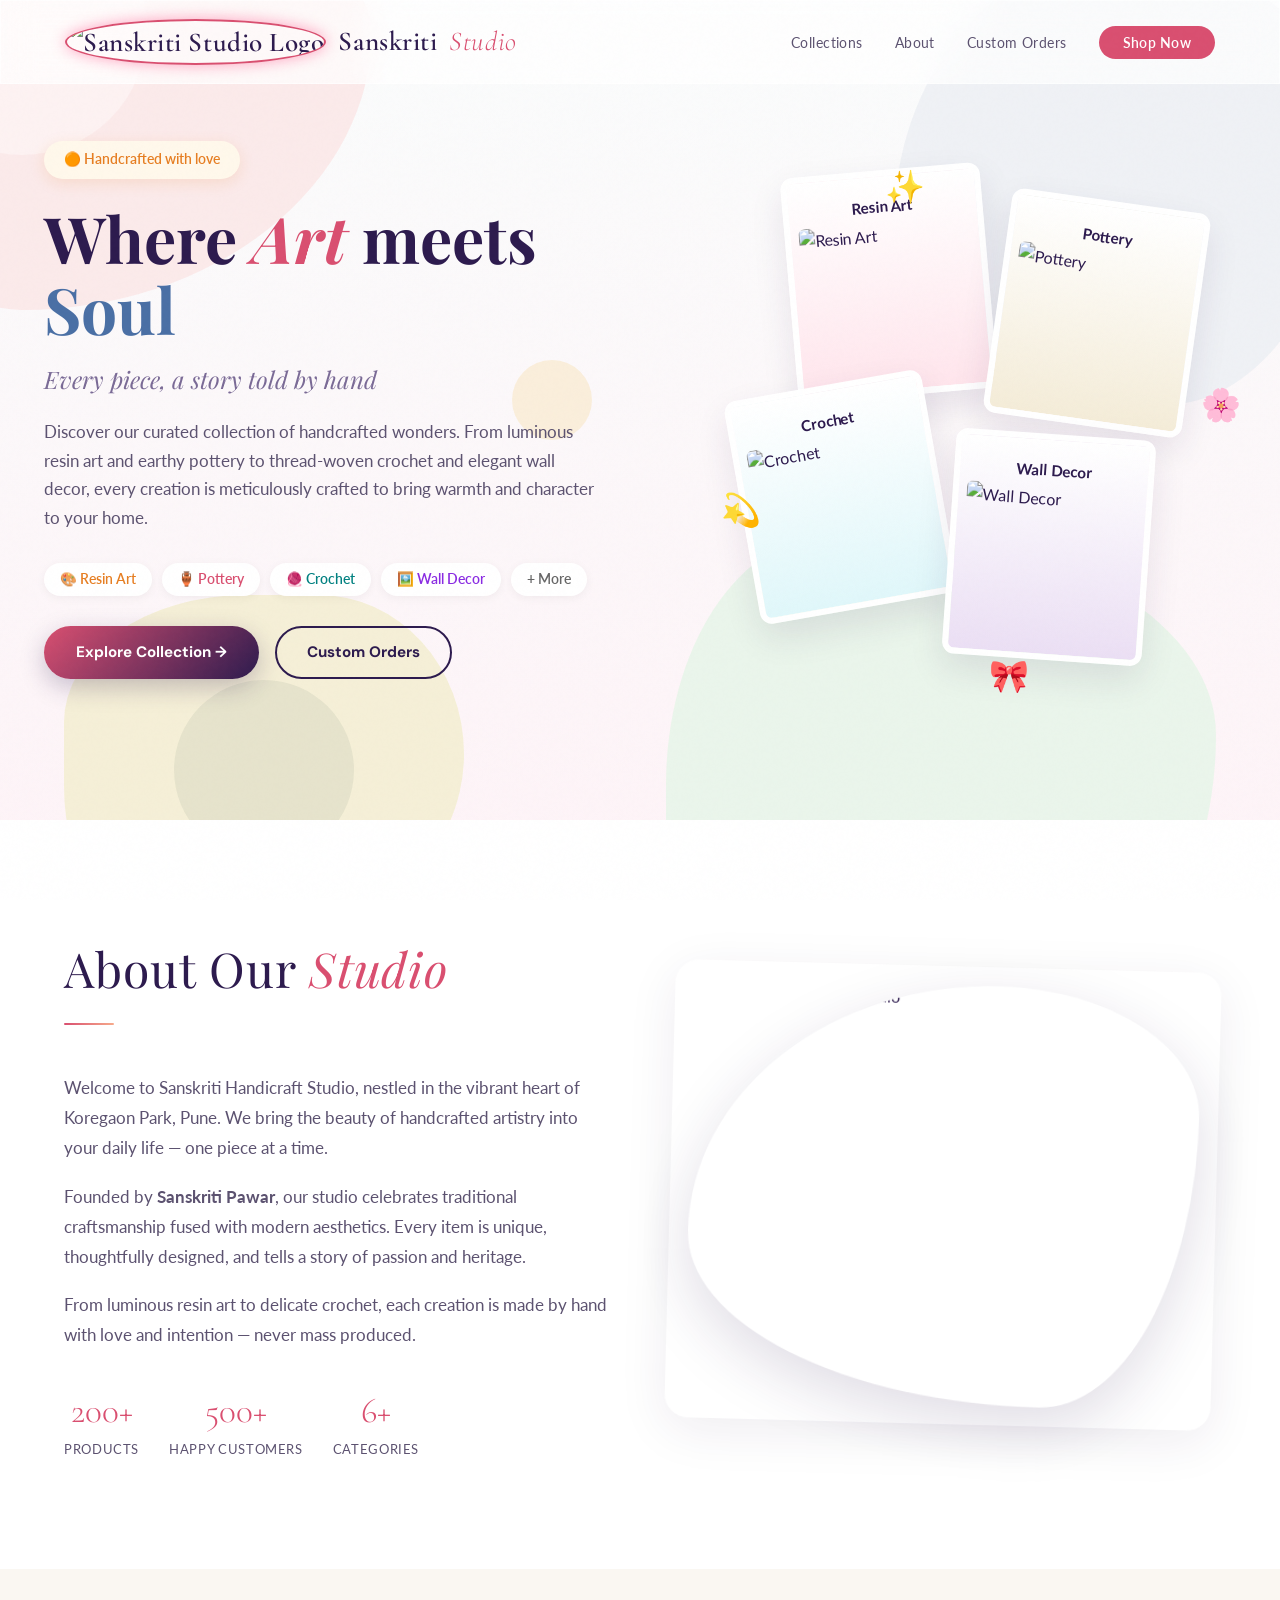
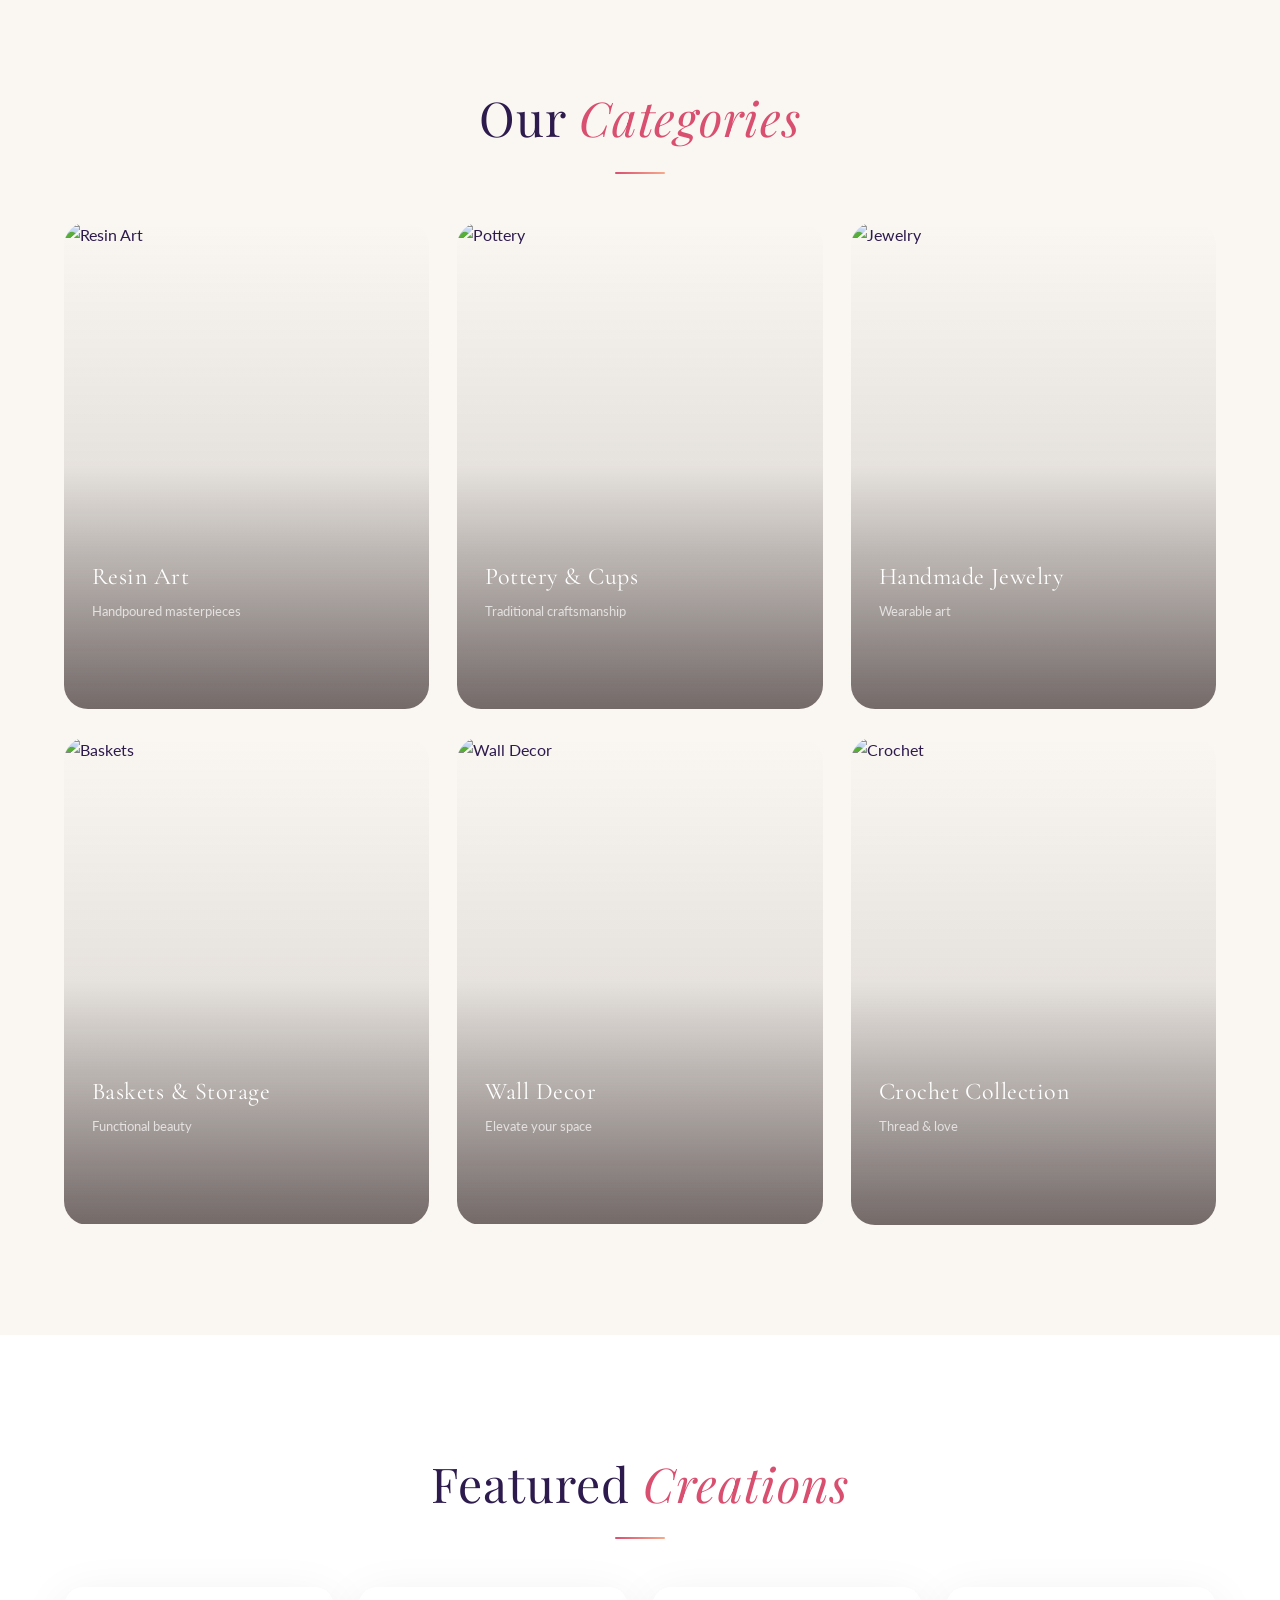
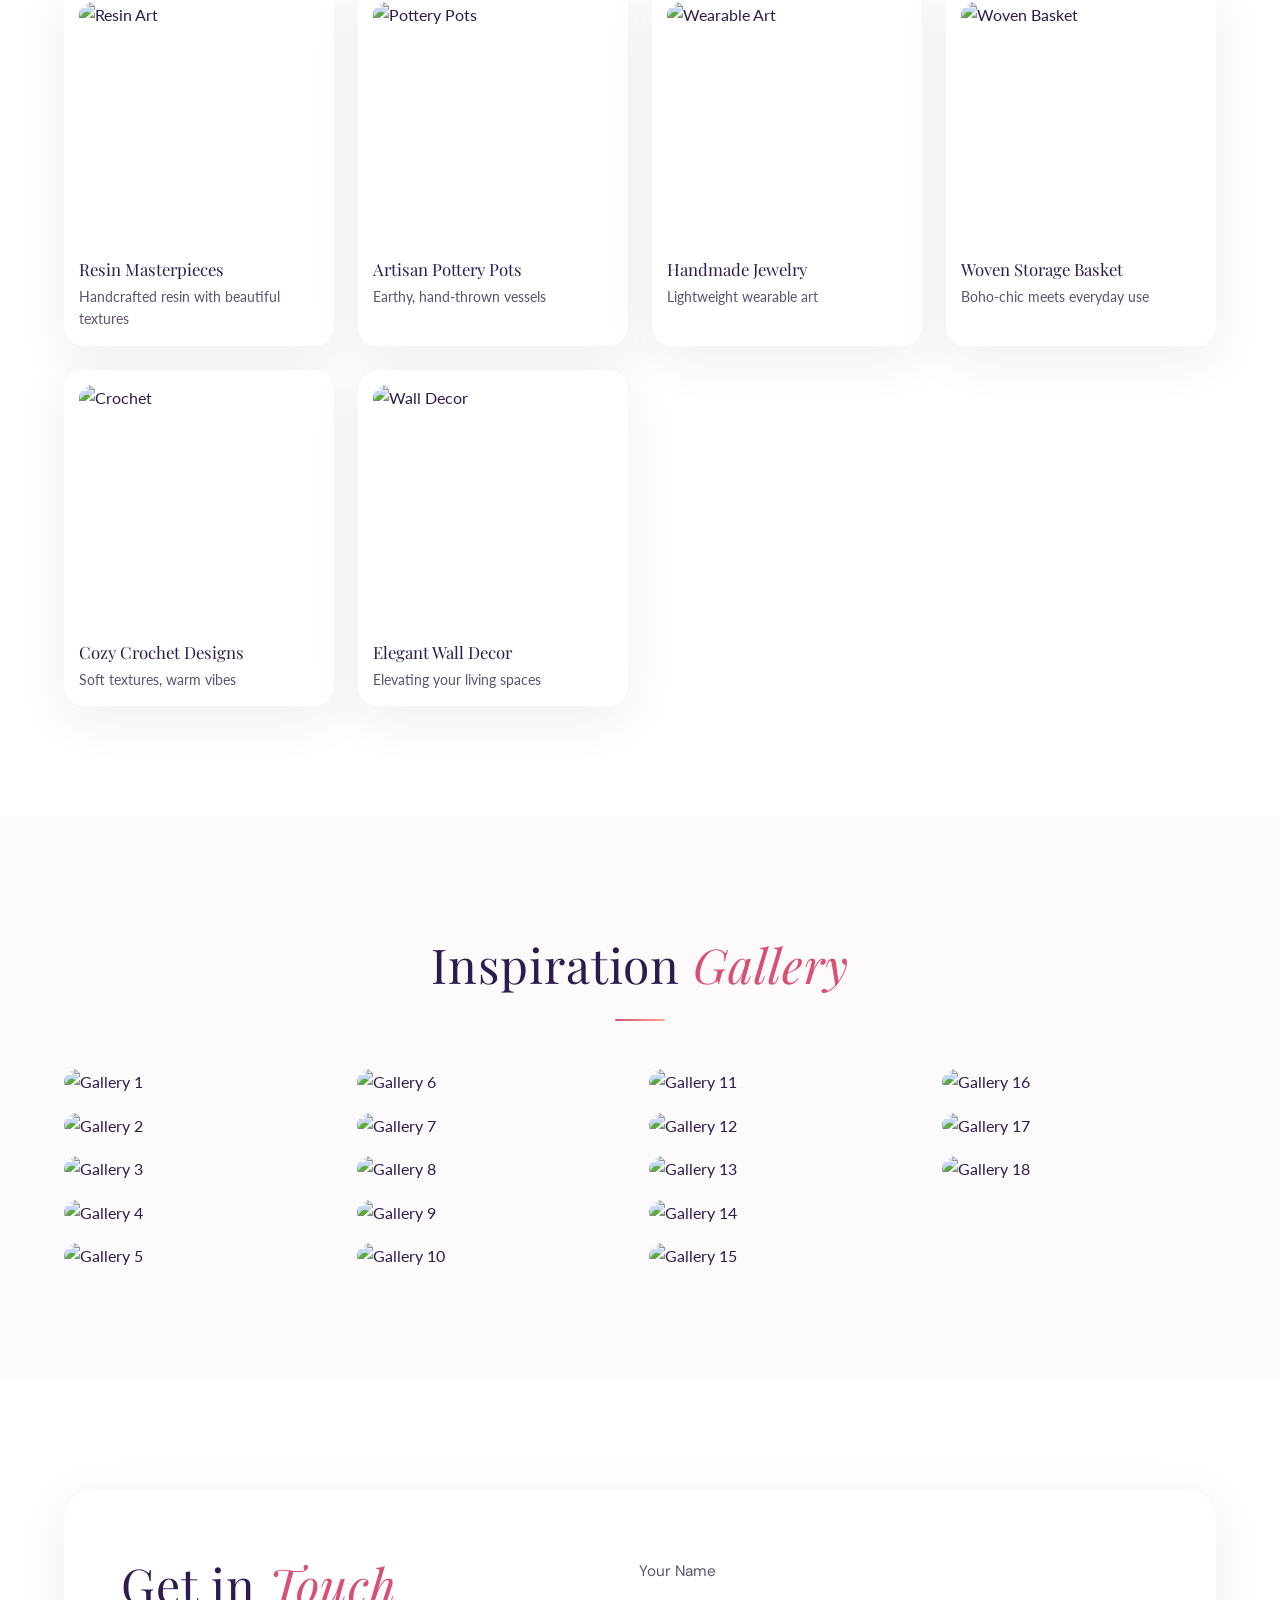
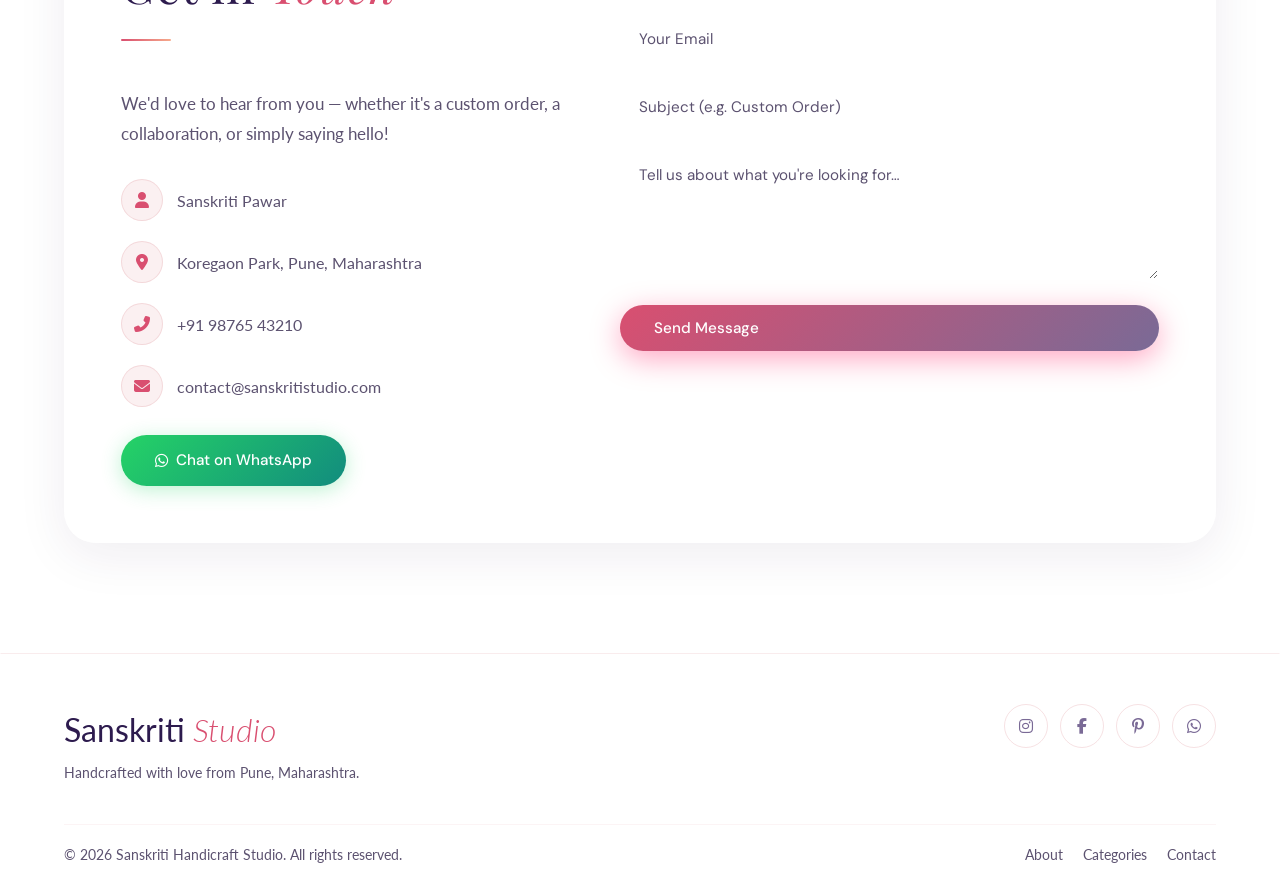
==== index.html @ d24ef4d6 "Add files via upload" ====
<!DOCTYPE html>
<html lang="en">

<head>
  <meta charset="UTF-8">
  <meta name="viewport" content="width=device-width, initial-scale=1.0">
  <title>Sanskriti Handicraft Studio | Handcrafted with Love</title>
  <meta name="description"
    content="Handmade resin art, pottery, jewelry, crochet and more — by Sanskriti Pawar, Koregaon Park, Pune.">
  <link rel="preconnect" href="https://fonts.googleapis.com">
  <link rel="preconnect" href="https://fonts.gstatic.com" crossorigin>
  <link
    href="https://fonts.googleapis.com/css2?family=Playfair+Display:ital,wght@0,400;0,600;0,700;1,400;1,600&family=Lato:ital,wght@0,300;0,400;0,700;1,400&display=swap"
    rel="stylesheet">
  <link href="https://unpkg.com/aos@2.3.1/dist/aos.css" rel="stylesheet">
  <link rel="stylesheet" href="https://cdnjs.cloudflare.com/ajax/libs/font-awesome/6.4.0/css/all.min.css">
  <link rel="stylesheet" href="style.css">
</head>

<body>

  <!-- BACKGROUND PATCHES (Fixed throughout the whole site) -->
  <div class="patch-wrap">
    <!-- New top patches -->
    <div class="patch patch-pink">
      <div class="patch-pink-inner"></div>
    </div>
    <div class="patch patch-blue"></div>
    <div class="patch-circle"></div>

    <!-- Previous bottom patches -->
    <div class="patch patch-yellow">
      <div class="patch-inner"></div>
    </div>
    <div class="patch patch-green"></div>
  </div>

  <!-- NAVBAR -->
  <nav class="navbar glass" id="navbar">
    <div class="nav-logo">
      <img src="Images/logo.png" alt="Sanskriti Studio Logo" class="logo-img">
      Sanskriti <span>Studio</span>
    </div>
    <ul class="nav-links">
      <li><a href="#categories">Collections</a></li>
      <li><a href="#about">About</a></li>
      <li><a href="#contact">Custom Orders</a></li>
      <li><a href="#categories" class="btn-shop-pill">Shop Now</a></li>
    </ul>
    <div class="menu-toggle"><i class="fas fa-bars"></i></div>
  </nav>

  <!-- MOBILE MENU -->
  <div class="mobile-menu glass" id="mobile-menu">
    <div class="close-menu" id="close-menu"><i class="fas fa-times"></i></div>
    <ul>
      <li><a href="#shop">Shop</a></li>
      <li><a href="#categories">Collections</a></li>
      <li><a href="#about">About</a></li>
      <li><a href="#contact">Custom Orders</a></li>
    </ul>
  </div>

  <!-- HERO -->
  <header id="hero" class="hero-section">

    <div class="container hero-split">
      <!-- Left Column -->
      <div class="hero-left">
        <div class="pill-badge" data-aos="fade-down">🟠 Handcrafted with love</div>
        <h1 class="hero-headline" data-aos="fade-up" data-aos-delay="100">Where <em class="art-text">Art</em> meets
          <span class="soul-text">Soul</span>
        </h1>
        <p class="hero-italic-sub" data-aos="fade-up" data-aos-delay="200">Every piece, a story told by hand</p>
        <p class="hero-body-text" data-aos="fade-up" data-aos-delay="300">
          Discover our curated collection of handcrafted wonders. From luminous resin art and earthy pottery to
          thread-woven crochet and elegant wall decor, every creation is meticulously crafted to bring warmth and
          character to your home.
        </p>

        <div class="cat-pills" data-aos="fade-up" data-aos-delay="400">
          <span class="pill-peach">🎨 Resin Art</span>
          <span class="pill-blush">🏺 Pottery</span>
          <span class="pill-teal">🧶 Crochet</span>
          <span class="pill-lavender">🖼️ Wall Decor</span>
          <span class="pill-gray">+ More</span>
        </div>

        <div class="hero-ctas" data-aos="fade-up" data-aos-delay="500">
          <a href="#categories" class="btn btn-grad-purple">Explore Collection &rarr;</a>
          <a href="#contact" class="btn btn-outline-dark">Custom Orders</a>
        </div>
      </div>

      <!-- Right Column Collage -->
      <div class="hero-right" data-aos="fade-left" data-aos-delay="200">
        <div class="hero-cards-collage">
          <div class="craft-card card-resin">
            <div class="card-title">Resin Art</div>
            <img src="Images/ra1.jpeg" alt="Resin Art">
          </div>
          <div class="craft-card card-pottery">
            <div class="card-title">Pottery</div>
            <img src="Images/pb5.jpeg" alt="Pottery">
          </div>
          <div class="craft-card card-crochet">
            <div class="card-title">Crochet</div>
            <img src="Images/cr1.jpeg" alt="Crochet">
          </div>
          <div class="craft-card card-wall">
            <div class="card-title">Wall Decor</div>
            <img src="Images/wallha1.jpeg" alt="Wall Decor">
          </div>

          <div class="float-emoji e1">✨</div>
          <div class="float-emoji e2">🌸</div>
          <div class="float-emoji e3">💫</div>
          <div class="float-emoji e4">🎀</div>
        </div>
      </div>
    </div>
  </header>

  <!-- ABOUT -->
  <section id="about" class="section">
    <div class="container">
      <div class="about-grid">
        <div class="about-text" data-aos="fade-right">
          <h2 class="section-title">About Our <em>Studio</em></h2>
          <span class="title-line"></span>
          <p>Welcome to Sanskriti Handicraft Studio, nestled in the vibrant heart of Koregaon Park, Pune. We bring the
            beauty of handcrafted artistry into your daily life — one piece at a time.</p>
          <p>Founded by <strong>Sanskriti Pawar</strong>, our studio celebrates traditional craftsmanship fused with
            modern aesthetics. Every item is unique, thoughtfully designed, and tells a story of passion and heritage.
          </p>
          <p>From luminous resin art to delicate crochet, each creation is made by hand with love and intention — never
            mass produced.</p>
          <div class="about-stats">
            <div class="stat">
              <div class="stat-num">200+</div>
              <div class="stat-label">Products</div>
            </div>
            <div class="stat">
              <div class="stat-num">500+</div>
              <div class="stat-label">Happy Customers</div>
            </div>
            <div class="stat">
              <div class="stat-num">6+</div>
              <div class="stat-label">Categories</div>
            </div>
          </div>
        </div>
        <div class="about-image" data-aos="fade-left">
          <div class="glass-card about-img-wrap">
            <img class="about-main-pic morphing" src="Images/logo.png" alt="Sanskriti Handicraft Studio">
          </div>
        </div>
      </div>
    </div>
  </section>

  <!-- CATEGORIES -->
  <section id="categories" class="section bg-ivory">
    <div class="container">
      <div class="text-center" data-aos="fade-up">
        <h2 class="section-title">Our <em>Categories</em></h2>
        <span class="title-line center"></span>
      </div>
      <div class="cat-grid">

        <div class="cat-card" data-aos="fade-up" data-aos-delay="100" onclick="location.href='resin.html'">
          <div class="cat-img">
            <img src="Images/1.jpeg" alt="Resin Art">
            <div class="cat-overlay">
              <div class="cat-name">Resin Art</div>
              <div class="cat-count">Handpoured masterpieces</div>
              <a href="resin.html" class="btn btn-white view-btn">View Collection →</a>
            </div>
          </div>
        </div>

        <div class="cat-card" data-aos="fade-up" data-aos-delay="150" onclick="location.href='pottery.html'">
          <div class="cat-img">
            <img src="Images/pb5.jpeg" alt="Pottery">
            <div class="cat-overlay">
              <div class="cat-name">Pottery &amp; Cups</div>
              <div class="cat-count">Traditional craftsmanship</div>
              <a href="pottery.html" class="btn btn-white view-btn">View Collection →</a>
            </div>
          </div>
        </div>

        <div class="cat-card" data-aos="fade-up" data-aos-delay="200" onclick="location.href='jewelry.html'">
          <div class="cat-img">
            <img src="Images/3.jpeg" alt="Jewelry">
            <div class="cat-overlay">
              <div class="cat-name">Handmade Jewelry</div>
              <div class="cat-count">Wearable art</div>
              <a href="jewelry.html" class="btn btn-white view-btn">View Collection →</a>
            </div>
          </div>
        </div>

        <div class="cat-card" data-aos="fade-up" data-aos-delay="250" onclick="location.href='baskets.html'">
          <div class="cat-img">
            <img src="Images/ba6.jpeg" alt="Baskets">
            <div class="cat-overlay">
              <div class="cat-name">Baskets &amp; Storage</div>
              <div class="cat-count">Functional beauty</div>
              <a href="baskets.html" class="btn btn-white view-btn">View Collection →</a>
            </div>
          </div>
        </div>

        <div class="cat-card" data-aos="fade-up" data-aos-delay="300" onclick="location.href='walldecor.html'">
          <div class="cat-img">
            <img src="Images/wallHA1.jpeg" alt="Wall Decor">
            <div class="cat-overlay">
              <div class="cat-name">Wall Decor</div>
              <div class="cat-count">Elevate your space</div>
              <a href="walldecor.html" class="btn btn-white view-btn">View Collection →</a>
            </div>
          </div>
        </div>

        <div class="cat-card" data-aos="fade-up" data-aos-delay="350" onclick="location.href='crochet.html'">
          <div class="cat-img">
            <img src="Images/12.jpeg" alt="Crochet">
            <div class="cat-overlay">
              <div class="cat-name">Crochet Collection</div>
              <div class="cat-count">Thread &amp; love</div>
              <a href="crochet.html" class="btn btn-white view-btn">View Collection →</a>
            </div>
          </div>
        </div>

      </div>
    </div>
  </section>

  <!-- FEATURED -->
  <section id="featured" class="section">
    <div class="container">
      <div class="text-center" data-aos="fade-up">
        <h2 class="section-title">Featured <em>Creations</em></h2>
        <span class="title-line center"></span>
      </div>
      <div class="featured-grid">
        <div class="feat-card glass-card" data-aos="fade-up" data-aos-delay="80">
          <img src="Images/ra1.jpeg" alt="Resin Art">
          <h4>Resin Masterpieces</h4>
          <p>Handcrafted resin with beautiful textures</p>
        </div>
        <div class="feat-card glass-card" data-aos="fade-up" data-aos-delay="130">
          <img src="Images/pb1.jpeg" alt="Pottery Pots">
          <h4>Artisan Pottery Pots</h4>
          <p>Earthy, hand-thrown vessels</p>
        </div>
        <div class="feat-card glass-card" data-aos="fade-up" data-aos-delay="180">
          <img src="Images/jw1.jpeg" alt="Wearable Art">
          <h4>Handmade Jewelry</h4>
          <p>Lightweight wearable art</p>
        </div>
        <div class="feat-card glass-card" data-aos="fade-up" data-aos-delay="80">
          <img src="Images/ba1.jpeg" alt="Woven Basket">
          <h4>Woven Storage Basket</h4>
          <p>Boho-chic meets everyday use</p>
        </div>
        <div class="feat-card glass-card" data-aos="fade-up" data-aos-delay="130">
          <img src="Images/cr1.jpeg" alt="Crochet">
          <h4>Cozy Crochet Designs</h4>
          <p>Soft textures, warm vibes</p>
        </div>
        <div class="feat-card glass-card" data-aos="fade-up" data-aos-delay="180">
          <img src="Images/wallha1.jpeg" alt="Wall Decor">
          <h4>Elegant Wall Decor</h4>
          <p>Elevating your living spaces</p>
        </div>
      </div>
    </div>
  </section>

  <!-- GALLERY -->
  <section id="gallery" class="section bg-ivory">
    <div class="container">
      <div class="text-center" data-aos="fade-up">
        <h2 class="section-title">Inspiration <em>Gallery</em></h2>
        <span class="title-line center"></span>
      </div>
      <div class="masonry" data-aos="fade-up" data-aos-delay="150">
        <div class="masonry-item"><img src="Images/ra2.jpeg" alt="Gallery 1"></div>
        <div class="masonry-item"><img src="Images/pb2.jpeg" alt="Gallery 2"></div>
        <div class="masonry-item"><img src="Images/jw2.jpeg" alt="Gallery 3"></div>
        <div class="masonry-item"><img src="Images/ba2.jpeg" alt="Gallery 4"></div>
        <div class="masonry-item"><img src="Images/cr2.jpeg" alt="Gallery 5"></div>
        <div class="masonry-item"><img src="Images/wallha2.jpeg" alt="Gallery 6"></div>
        <div class="masonry-item"><img src="Images/ra3.jpeg" alt="Gallery 7"></div>
        <div class="masonry-item"><img src="Images/pb3.jpeg" alt="Gallery 8"></div>
        <div class="masonry-item"><img src="Images/jw3.jpeg" alt="Gallery 9"></div>
        <div class="masonry-item"><img src="Images/ba3.jpeg" alt="Gallery 10"></div>
        <div class="masonry-item"><img src="Images/cr3.jpeg" alt="Gallery 11"></div>
        <div class="masonry-item"><img src="Images/wallha3.jpeg" alt="Gallery 12"></div>
        <div class="masonry-item"><img src="Images/ra4.jpeg" alt="Gallery 13"></div>
        <div class="masonry-item"><img src="Images/pb4.jpeg" alt="Gallery 14"></div>
        <div class="masonry-item"><img src="Images/jw4.jpeg" alt="Gallery 15"></div>
        <div class="masonry-item"><img src="Images/ba4.jpeg" alt="Gallery 16"></div>
        <div class="masonry-item"><img src="Images/cr4.jpeg" alt="Gallery 17"></div>
        <div class="masonry-item"><img src="Images/wallha4.jpeg" alt="Gallery 18"></div>
      </div>
    </div>
  </section>

  <!-- CONTACT -->
  <section id="contact" class="section">
    <div class="container">
      <div class="contact-wrap glass-card" data-aos="fade-up">
        <div class="contact-info">
          <h2 class="section-title">Get in <em>Touch</em></h2>
          <span class="title-line"></span>
          <p>We'd love to hear from you — whether it's a custom order, a collaboration, or simply saying hello!</p>
          <div class="detail-item">
            <div class="detail-icon"><i class="fas fa-user"></i></div>
            <span>Sanskriti Pawar</span>
          </div>
          <div class="detail-item">
            <div class="detail-icon"><i class="fas fa-map-marker-alt"></i></div>
            <span>Koregaon Park, Pune, Maharashtra</span>
          </div>
          <div class="detail-item">
            <div class="detail-icon"><i class="fas fa-phone-alt"></i></div>
            <span>+91 98765 43210</span>
          </div>
          <div class="detail-item">
            <div class="detail-icon"><i class="fas fa-envelope"></i></div>
            <span>contact@sanskritistudio.com</span>
          </div>
          <div style="margin-top:28px;">
            <a href="https://wa.me/919699071424?text=Hi!%20I%20have%20a%20custom%20order%20enquiry." class="btn btn-wa"
              target="_blank">
              <i class="fab fa-whatsapp"></i> Chat on WhatsApp
            </a>
          </div>
        </div>
        <div class="contact-form">
          <form id="contactForm" action="https://formspree.io/f/xnjlzyby" method="POST">
            <div class="form-group">
              <input type="text" name="name" class="form-control" placeholder="Your Name" required>
            </div>
            <div class="form-group">
              <input type="email" name="email" class="form-control" placeholder="Your Email" required>
            </div>
            <div class="form-group">
              <input type="text" name="subject" class="form-control" placeholder="Subject (e.g. Custom Order)">
            </div>
            <div class="form-group">
              <textarea name="message" class="form-control" rows="4"
                placeholder="Tell us about what you're looking for…" required></textarea>
            </div>
            <button type="submit" class="btn btn-primary w-100">Send Message</button>
          </form>
        </div>
      </div>
    </div>
  </section>

  <!-- FOOTER -->
  <footer class="footer glass">
    <div class="container">
      <div class="footer-top">
        <div>
          <div class="footer-brand">Sanskriti <span>Studio</span></div>
          <div class="footer-tagline">Handcrafted with love from Pune, Maharashtra.</div>
        </div>
        <div class="social-links">
          <a href="#" aria-label="Instagram"><i class="fab fa-instagram"></i></a>
          <a href="#" aria-label="Facebook"><i class="fab fa-facebook-f"></i></a>
          <a href="#" aria-label="Pinterest"><i class="fab fa-pinterest-p"></i></a>
          <a href="https://wa.me/919699071424" target="_blank" aria-label="WhatsApp"><i class="fab fa-whatsapp"></i></a>
        </div>
      </div>
      <div class="footer-bottom">
        <p class="copyright">&copy; <span id="year"></span> Sanskriti Handicraft Studio. All rights reserved.</p>
        <div class="footer-links">
          <a href="#about">About</a>
          <a href="#categories">Categories</a>
          <a href="#contact">Contact</a>
        </div>
      </div>
    </div>
  </footer>

  <script src="https://unpkg.com/aos@2.3.1/dist/aos.js"></script>
  <script src="script.js"></script>
</body>

</html>
---- style.css ----
@import url('https://fonts.googleapis.com/css2?family=Cormorant+Garamond:ital,wght@0,300;0,400;0,600;1,300;1,400&family=DM+Sans:wght@300;400;500&display=swap');

:root {
  /* New Palette */
  --bg-peach: #fdf6ec;
  --bg-blush: #fce8f3;
  --bg-sky: #eaf4fb;
  --bg-mint: #f0f9ec;
  
  --primary-purple: #2d1b4e;
  --rose-pink: #d94f70;
  --steel-blue: #4a6fa5;
  --muted-purple: #7a6a96;
  
  --text: #2d1b4e;
  --text-light: #5c5270;
  --glass: rgba(255, 255, 255, 0.7);
  --glass-border: rgba(255, 255, 255, 0.6);
  --shadow: 0 12px 50px rgba(45, 27, 78, 0.08);
  --shadow-lg: 0 20px 60px rgba(45, 27, 78, 0.15);
  --tr: all 0.4s cubic-bezier(0.25,0.8,0.25,1);

  /* Legacy variable mappings to fix un-updated styles */
  --rose: var(--rose-pink);
  --mauve: var(--muted-purple);
  --dusty: var(--primary-purple);
  --peach: #f6aa8b;
  --ivory: #ffffff;
}

*{margin:0;padding:0;box-sizing:border-box;}
html{scroll-behavior:smooth;font-size:16px;}
body{
  font-family: 'Lato', sans-serif;
  background: linear-gradient(180deg, #fAfcfc 0%, #fef3f7 100%);
  background-attachment: fixed;
  color: var(--text);
  line-height: 1.6;
  overflow-x: hidden;
}
h1,h2,h3,h4,h5{font-family:'Playfair Display',serif;}
a{text-decoration:none;color:inherit;}
ul{list-style:none;}
img{max-width:100%;height:auto;display:block;}
.text-center{text-align:center;}
.w-100{width:100%;}

/* Utility */
.container{max-width:1200px;margin:0 auto;padding:0 24px;}
.section{padding:110px 0; position:relative; z-index:10;}
.bg-ivory{background: #ffffff;} /* Solid! */

/* Section specific solid backgrounds */
#about { background-color: #ffffff; }
#categories { background-color: #faf7f2; }
#featured { background: transparent; } /* Let the magical patches shine through here! */
#gallery { background-color: #fdfafb; }
#contact { background-color: #ffffff; }

/* Grain overlay */
body::before{
  content:'';position:fixed;inset:0;
  background-image:url("data:image/svg+xml,%3Csvg viewBox='0 0 200 200' xmlns='http://www.w3.org/2000/svg'%3E%3Cfilter id='n'%3E%3CfeTurbulence type='fractalNoise' baseFrequency='0.9' numOctaves='4' stitchTiles='stitch'/%3E%3C/filter%3E%3Crect width='100%25' height='100%25' filter='url(%23n)' opacity='0.03'/%3E%3C/svg%3E");
  pointer-events:none;z-index:9999;opacity:0.4;
}

/* Section Title */
.section-title{
  font-size:clamp(2rem,4vw,3rem);
  font-weight:300;
  letter-spacing:0.02em;
  margin-bottom:0.5rem;
  color:var(--dusty);
}
.section-title em{font-style:italic;color:var(--rose);}
.title-line{
  display:block;width:50px;height:2px;
  background:linear-gradient(90deg,var(--rose),var(--peach));
  margin:1rem 0 3rem;border-radius:2px;
}
.title-line.center{margin-left:auto;margin-right:auto;}

/* Glass */
.glass{
  background:var(--glass);
  backdrop-filter:blur(16px);-webkit-backdrop-filter:blur(16px);
  border:1px solid var(--glass-border);
}
.glass-card{
  background:var(--glass);
  backdrop-filter:blur(16px);-webkit-backdrop-filter:blur(16px);
  border:1px solid var(--glass-border);
  border-radius:24px;
  box-shadow:var(--shadow);
}

/* Buttons */
.btn{
  display:inline-flex;align-items:center;gap:8px;
  padding:13px 34px;border-radius:50px;
  font-family:'DM Sans',sans-serif;font-size:0.95rem;font-weight:500;
  cursor:pointer;border:none;transition:var(--tr);text-align:center;
}
.btn-primary{
  background:linear-gradient(135deg,var(--rose),var(--mauve),var(--rose));
  background-size:200% 200%;
  animation:BtnGlow 4s ease infinite;
  color:#fff;box-shadow:0 8px 30px rgba(255,0,84,0.35);
}
@keyframes BtnGlow{
  0%{background-position:0% 50%;}
  50%{background-position:100% 50%;}
  100%{background-position:0% 50%;}
}
.btn-primary:hover{transform:translateY(-5px) scale(1.05);box-shadow:0 15px 40px rgba(255,0,84,0.6);}
.btn-outline{
  position:relative;background:transparent;
  border:1.5px solid var(--mauve);
  color:var(--dusty);overflow:hidden;z-index:1;
}
.btn-outline::before{
  content:"";position:absolute;top:0;left:-100%;
  width:100%;height:100%;
  background:linear-gradient(90deg,transparent,rgba(131,56,236,0.15),transparent);
  transition:all 0.5s ease;z-index:-1;
}
.btn-outline:hover{
  border-color:transparent;background:var(--mauve);
  color:#fff;transform:translateY(-5px) scale(1.05);
  box-shadow:0 15px 40px rgba(131,56,236,0.3);
}
.btn-outline:hover::before{left:100%;}
.btn-white{background:rgba(255,255,255,0.9);color:var(--rose);}
.btn-white:hover{background:var(--rose);color:#fff;}
.btn-wa{
  background:linear-gradient(135deg,#25D366,#128C7E);
  color:#fff;box-shadow:0 4px 20px rgba(37,211,102,0.3);
}
.btn-wa:hover{transform:translateY(-3px);box-shadow:0 8px 30px rgba(37,211,102,0.45);}

/* NAVBAR */
.navbar{
  position:fixed;top:0;width:100%;z-index:1000;
  display:flex;justify-content:space-between;align-items:center;
  padding:18px 5%;transition:all 0.3s ease;
}
.navbar.scrolled{
  padding:12px 5%;
  box-shadow:0 4px 30px rgba(158,107,114,0.1);
}
.nav-logo{
  font-family:'Cormorant Garamond',serif;
  display:flex;align-items:center;gap:12px;
  font-size:1.7rem;font-weight:600;color:var(--dusty);
  letter-spacing:0.02em;
}
.logo-img{height:46px;width:auto;border-radius:50%;border:2px solid var(--rose);box-shadow:0 0 15px rgba(255,0,84,0.35);}
.nav-logo span{color:var(--rose);font-style:italic;font-weight:300;}
.nav-links{display:flex;gap:32px;align-items:center;}
.nav-links a{
  font-size:0.9rem;font-weight:400;color:var(--text-light);
  position:relative;padding:4px 0;letter-spacing:0.03em;
  transition:color 0.3s;
}
.nav-links a::after{
  content:'';position:absolute;bottom:0;left:0;
  width:0;height:1.5px;background:var(--rose);
  transition:width 0.35s ease;
}
.nav-links a:hover{color:var(--rose);}
.nav-links a:hover::after{width:100%;}
.btn-shop-pill {
  background: var(--rose-pink);
  color: #fff !important;
  padding: 8px 24px !important;
  border-radius: 50px;
  font-weight: 600 !important;
  transition: transform 0.3s ease;
}
.btn-shop-pill:hover {
  transform: translateY(-3px);
  background: #c2405d;
}
.btn-shop-pill::after { display: none !important; }
.nav-back{
  display:flex;align-items:center;gap:6px;
  font-size:0.85rem;color:var(--text-light);
  transition:color 0.3s;
}
.nav-back:hover{color:var(--rose);}
.menu-toggle{display:none;font-size:1.4rem;cursor:pointer;color:var(--dusty);}

/* Mobile Menu */
.mobile-menu{
  position:fixed;top:0;right:-100%;width:300px;height:100vh;
  z-index:2000;padding:80px 40px;transition:0.45s cubic-bezier(0.77,0,0.175,1);
  box-shadow:-10px 0 50px rgba(0,0,0,0.08);
}
.mobile-menu.active{right:0;}
.close-menu{
  position:absolute;top:22px;right:28px;
  font-size:1.6rem;cursor:pointer;color:var(--mauve);
}
.mobile-menu ul{display:flex;flex-direction:column;gap:26px;}
.mobile-menu ul a{font-size:1.15rem;font-weight:400;color:var(--text);}

/* BACKGROUND PATCHES */
.patch-wrap { position:fixed; inset:0; overflow:hidden; z-index:-1; pointer-events:none; }
.patch {
  position:absolute; opacity:0.9;
  animation:patchMorph 15s ease-in-out infinite alternate;
}

/* New Top Patches */
.patch-pink {
  background: #fbe8e8;
  width: 500px; height: 400px;
  top: -10%; left: -10%;
  border-radius: 40% 60% 70% 30% / 50% 30% 70% 50%;
}
.patch-pink-inner {
  position: absolute;
  top: 30%; left: 30%; transform: translate(-50%, -50%);
  width: 250px; height: 250px;
  background: #fdf1f1;
  border-radius: 50%;
}
.patch-blue {
  background: #eef0f4;
  width: 450px; height: 450px;
  top: -5%; right: -5%;
  border-radius: 50% 50% 40% 60% / 60% 40% 60% 40%;
}
.patch-circle {
  position: absolute;
  background: #faeedb;
  width: 80px; height: 80px;
  top: 40%; left: 40%;
  border-radius: 50%;
}

/* Previous Bottom Patches */
.patch-yellow {
  background: #f4efd3;
  width: 400px; height: 350px;
  bottom: -5%; left: 5%;
  border-radius: 50% 40% 60% 30% / 40% 50% 60% 50%;
}
.patch-inner {
  position: absolute;
  top: 50%; left: 50%; transform: translate(-50%, -50%);
  width: 180px; height: 180px;
  background: #e4e2c7;
  border-radius: 50%;
}
.patch-green {
  background: #e8f5e9;
  width: 550px; height: 500px;
  bottom: -15%; right: 5%;
  border-radius: 30% 60% 40% 50% / 50% 40% 60% 40%;
}
@keyframes patchMorph {
  0% { transform: scale(1) rotate(0deg); }
  100% { transform: scale(1.05) rotate(5deg); }
}

/* HERO SECTION */
.hero-section {
  position:relative;
  min-height: calc(100vh - 80px);
  display:flex;
  align-items:center;
  justify-content:center;
  padding: 100px 20px 60px;
  overflow:hidden;
  background: transparent;
}

.hero-split {
  position: relative; z-index: 2;
  display: grid;
  grid-template-columns: 1.1fr 0.9fr;
  gap: 60px;
  align-items: center;
  max-width: 1300px;
}

/* Left Column */
.pill-badge {
  display: inline-block;
  background: #fff8eb;
  color: #e67e22;
  padding: 8px 20px;
  border-radius: 50px;
  font-family: 'Lato', sans-serif;
  font-weight: 600;
  font-size: 0.85rem;
  box-shadow: 0 4px 15px rgba(230,126,34,0.15);
  margin-bottom: 24px;
}
.hero-headline {
  font-size: clamp(3rem, 5vw, 4.5rem);
  font-weight: 700;
  line-height: 1.1;
  color: var(--primary-purple);
  margin-bottom: 16px;
}
.hero-headline .art-text { color: var(--rose-pink); font-style: italic; }
.hero-headline .soul-text { color: var(--steel-blue); }

.hero-italic-sub {
  font-family: 'Playfair Display', serif;
  font-style: italic;
  font-size: 1.5rem;
  color: var(--muted-purple);
  margin-bottom: 20px;
}

.hero-body-text {
  font-size: 1.05rem;
  color: var(--text-light);
  line-height: 1.7;
  margin-bottom: 30px;
  max-width: 90%;
}

.cat-pills {
  display: flex; flex-wrap: wrap; gap: 10px; margin-bottom: 30px;
}
.cat-pills span {
  padding: 6px 16px; border-radius: 50px; font-size: 0.85rem; font-weight: 600;
  box-shadow: 0 2px 10px rgba(0,0,0,0.05); background:#fff;
}
.pill-peach { color: #e67e22; }
.pill-blush { color: var(--rose-pink); }
.pill-teal { color: #008080; }
.pill-lavender { color: #8A2BE2; }
.pill-gray { color: #666; }

.hero-ctas {
  display: flex; gap: 16px; margin-bottom: 40px;
}
.btn-grad-purple {
  background: linear-gradient(135deg, var(--rose-pink), var(--primary-purple));
  color: #fff; box-shadow: 0 8px 25px rgba(45,27,78,0.25);
  padding: 14px 32px; border-radius: 50px; font-weight: 700; display: inline-block; text-decoration: none; transition: transform 0.3s;
}
.btn-grad-purple:hover { transform: translateY(-4px); box-shadow: 0 12px 30px rgba(45,27,78,0.35); color:#fff; }

.btn-outline-dark {
  background: transparent; border: 2px solid var(--primary-purple);
  color: var(--primary-purple); padding: 12px 30px; border-radius: 50px;
  font-weight: 700; display: inline-block; text-decoration: none; transition: all 0.3s;
}
.btn-outline-dark:hover { background: var(--primary-purple); color: #fff; transform: translateY(-4px); }

.hero-stat-row {
  display: flex; align-items: center; gap: 20px;
  color: var(--muted-purple); font-size: 0.9rem;
}
.h-stat strong { color: var(--primary-purple); font-size: 1.1rem; }
.stat-div { width: 1px; height: 20px; background: rgba(45,27,78,0.2); }

/* Right Column Collage Polaroids Layout */
.hero-cards-collage {
  position: relative;
  width: 100%;
  max-width: 480px;
  height: 520px;
  margin: 0 auto;
}
.craft-card {
  position: absolute;
  width: 200px;
  border-radius: 12px;
  padding: 8px;
  background: #fff;
  border: 6px solid #fff;
  box-shadow: 0 15px 35px rgba(45,27,78,0.1);
  transition: all 0.4s cubic-bezier(0.25, 1, 0.5, 1);
}
.card-title {
  font-family: 'Lato', sans-serif; font-weight: 700;
  margin-top: 10px; margin-bottom: 4px; text-align: center;
  color: var(--primary-purple); font-size: 0.95rem;
}
.craft-card img { width: 100%; height: 160px; border-radius: 6px; object-fit: cover; }

.card-resin {
  top: 0; left: 10%; z-index: 1; transform: rotate(-5deg);
  background: linear-gradient(180deg, #fff, #ffe5ec);
}
.card-pottery {
  top: 30px; right: 5%; z-index: 2; transform: rotate(8deg);
  background: linear-gradient(180deg, #fff, #f4ecd8);
}
.card-crochet {
  bottom: 80px; left: 0%; z-index: 3; transform: rotate(-10deg);
  background: linear-gradient(180deg, #fff, #e0f7fa);
}
.card-wall {
  bottom: 30px; right: 15%; z-index: 4; transform: rotate(4deg);
  background: linear-gradient(180deg, #fff, #ebdff4);
}
.craft-card:hover { 
  transform: translateY(-20px) rotate(0deg) scale(1.1); 
  z-index: 10 !important; 
  box-shadow: 0 30px 60px rgba(45,27,78,0.15);
}

.float-emoji {
  position: absolute;
  font-size: 2rem;
  z-index: 6;
  animation: emojiFloat 4s ease-in-out infinite alternate;
}
.e1 { top: -10px; left: 30%; animation-delay: 0s; }
.e2 { top: 40%; right: -20px; animation-delay: -1s; }
.e3 { bottom: 30%; left: -20px; animation-delay: -2s; }
.e4 { bottom: -10px; right: 40%; animation-delay: -3s; }

@keyframes emojiFloat {
  0% { transform: translateY(0) rotate(0deg); }
  100% { transform: translateY(-15px) rotate(10deg); }
}

/* ABOUT */
.about-grid{display:grid;grid-template-columns:1fr 1fr;gap:60px;align-items:center;}
.about-text p{font-size:1.05rem;color:var(--text-light);margin-bottom:18px;line-height:1.8;}
.about-img-wrap{
  position:relative;padding:18px;transform:rotate(1.5deg);
  transition:var(--tr);overflow:visible;
}
.about-img-wrap:hover{transform:rotate(0deg) scale(1.02);}
.about-main-pic{
  width:100%;height:420px;object-fit:cover;position:relative;z-index:2;box-shadow:var(--shadow-lg);
}
.about-main-pic.morphing{
  border-radius:60% 40% 30% 70% / 60% 30% 70% 40%;
  animation:morphingProfile 8s ease-in-out infinite;
}
@keyframes morphingProfile {
  0% { border-radius: 60% 40% 30% 70% / 60% 30% 70% 40%; }
  50% { border-radius: 30% 60% 70% 40% / 50% 60% 30% 60%; }
  100% { border-radius: 60% 40% 30% 70% / 60% 30% 70% 40%; }
}
.about-stats{display:flex;gap:30px;margin-top:32px;}
.stat{text-align:center;}
.stat-num{font-family:'Cormorant Garamond',serif;font-size:2.2rem;color:var(--rose);font-weight:300;}
.stat-label{font-size:0.8rem;color:var(--text-light);letter-spacing:0.05em;text-transform:uppercase;}

/* CATEGORIES */
.cat-grid{display:grid;grid-template-columns:repeat(3,1fr);gap:28px;}
.cat-card{
  position:relative;border-radius:24px;overflow:hidden;
  cursor:pointer;transition:var(--tr);
}
.cat-card:hover{transform:translateY(-8px);box-shadow:var(--shadow-lg);}
.cat-img{position:relative;aspect-ratio:3/4;overflow:hidden;}
.cat-img img{width:100%;height:100%;object-fit:cover;transition:transform 0.7s ease;}
.cat-card:hover .cat-img img{transform:scale(1.1);}
.cat-overlay{
  position:absolute;inset:0;
  background:linear-gradient(to top,rgba(58,46,46,0.7) 0%,rgba(58,46,46,0.1) 50%,transparent 100%);
  display:flex;flex-direction:column;justify-content:flex-end;padding:28px;
  transition:var(--tr);
}
.cat-overlay .view-btn{
  align-self:flex-start;opacity:0;transform:translateY(10px);
  transition:all 0.35s ease;margin-top:10px;
}
.cat-card:hover .cat-overlay .view-btn{opacity:1;transform:translateY(0);}
.cat-name{
  font-family:'Cormorant Garamond',serif;
  font-size:1.5rem;font-weight:400;color:#fff;
  letter-spacing:0.02em;
}
.cat-count{font-size:0.8rem;color:rgba(255,255,255,0.7);margin-top:4px;}

/* FEATURED */
.featured-grid{display:grid;grid-template-columns:repeat(auto-fit,minmax(240px,1fr));gap:24px;}
.feat-card{
  border-radius:20px;overflow:hidden;padding:14px;
  transition:var(--tr);cursor:pointer;
}
.feat-card:hover{transform:translateY(-8px);box-shadow:var(--shadow-lg);}
.feat-card img{
  width:100%;aspect-ratio:1;object-fit:cover;
  border-radius:14px;margin-bottom:14px;
}
.feat-card h4{font-size:1.05rem;font-weight:400;color:var(--dusty);}
.feat-card p{font-size:0.85rem;color:var(--text-light);margin-top:4px;}

/* GALLERY MASONRY */
.masonry{column-count:4;column-gap:18px;}
.masonry-item{break-inside:avoid;margin-bottom:18px;border-radius:16px;overflow:hidden;}
.masonry-item img{
  width:100%;display:block;border-radius:16px;
  transition:transform 0.5s ease;
}
.masonry-item:hover img{transform:scale(1.04);}

/* CONTACT */
.contact-wrap{
  display:grid;grid-template-columns:1fr 1.2fr;gap:50px;
  padding:56px;border-radius:32px;
}
.contact-info p{font-size:1.05rem;color:var(--text-light);margin-bottom:30px;line-height:1.8;}
.detail-item{display:flex;align-items:center;gap:14px;margin-bottom:20px;}
.detail-icon{
  width:42px;height:42px;border-radius:50%;
  background:rgba(232,180,184,0.2);border:1px solid rgba(232,180,184,0.4);
  display:flex;align-items:center;justify-content:center;
  color:var(--rose);font-size:1rem;flex-shrink:0;
}
.detail-item span{font-size:1rem;color:var(--text-light);}
.form-group{margin-bottom:18px;}
.form-control{
  width:100%;padding:14px 18px;
  border-radius:12px;font-family:'DM Sans',sans-serif;
  font-size:0.95rem;color:var(--text);outline:none;
  border:1px solid rgba(255,255,255,0.5);
  background:rgba(255,255,255,0.6);
  backdrop-filter:blur(8px);
  transition:var(--tr);
}
.form-control::placeholder{color:var(--text-light);}
.form-control:focus{
  border-color:var(--rose);
  box-shadow:0 0 0 3px rgba(201,117,122,0.15);
  background:rgba(255,255,255,0.8);
}
textarea.form-control{resize:vertical;min-height:130px;}

/* FOOTER */
.footer{padding:50px 0 24px;border-top:1px solid rgba(232,180,184,0.25);}
.footer-top{display:flex;justify-content:space-between;align-items:flex-start;margin-bottom:40px;flex-wrap:wrap;gap:30px;}
.footer-brand{font-size:2rem;color:var(--dusty);}
.footer-brand span{color:var(--rose);font-style:italic;font-weight:300;}
.footer-tagline{font-size:0.9rem;color:var(--text-light);margin-top:6px;}
.social-links{display:flex;gap:12px;}
.social-links a{
  width:44px;height:44px;border-radius:50%;
  border:1px solid rgba(232,180,184,0.4);
  display:flex;align-items:center;justify-content:center;
  color:var(--mauve);font-size:1rem;transition:var(--tr);
}
.social-links a:hover{background:var(--rose);color:#fff;border-color:var(--rose);transform:translateY(-4px);}
.footer-bottom{
  display:flex;justify-content:space-between;align-items:center;
  padding-top:20px;border-top:1px solid rgba(232,180,184,0.15);
  flex-wrap:wrap;gap:10px;
}
.copyright{font-size:0.85rem;color:var(--text-light);}
.footer-links{display:flex;gap:20px;}
.footer-links a{font-size:0.85rem;color:var(--text-light);transition:color 0.3s;}
.footer-links a:hover{color:var(--rose);}

/* ====== CATEGORY PAGE ====== */
.cat-hero{
  position:relative;min-height:70vh;
  display:flex;align-items:flex-end;
  overflow:hidden;padding-bottom:70px;
}
.cat-hero-img{
  position:absolute;inset:0;width:100%;height:100%;object-fit:cover;
}
.cat-hero-overlay{
  position:absolute;inset:0;
  background:linear-gradient(to top,rgba(58,46,46,0.85) 0%,rgba(58,46,46,0.3) 60%,transparent 100%);
}
.blob-wrap {
  position: absolute;
  inset: 0;
  overflow: hidden;
  pointer-events: none;
  z-index: 0;
}
.cat-hero-content{
  position:relative;
  z-index:1;color:#fff;
  padding:0 5%;
  width: 100%;
  text-align: left;
}
.cat-hero-badge{
  display:inline-block;font-size:0.7rem;letter-spacing:0.2em;
  text-transform:uppercase;color:rgba(255,255,255,0.8);
  border:1px solid rgba(255,255,255,0.3);padding:5px 14px;
  border-radius:50px;margin-bottom:16px;
}
.cat-hero-title{
  font-size:clamp(3rem,6vw,5.5rem);font-weight:300;
  line-height:1;color:#fff;margin-bottom:14px;
}
.cat-hero-title em{font-style:italic;color:var(--peach);}
.cat-hero-desc{font-size:1.1rem;color:rgba(255,255,255,0.75);max-width:560px;}

/* Product Gallery Grid (Minimal Info) */
.products-section{padding:40px 0 90px;}
.gallery-cat-grid{
  column-count:3;
  column-gap:24px;
}
.gallery-cat-item{
  break-inside:avoid;
  margin-bottom:24px;
  position:relative;
  border-radius:24px;
  overflow:hidden;
  transition:var(--tr);
  cursor:pointer;
  box-shadow:var(--shadow);
}
.gallery-cat-item:hover{
  box-shadow:var(--shadow-lg);
}
.gallery-cat-item img{
  width:100%;
  display:block;
  border-radius:24px;
  transition:transform 0.7s ease;
}
.gallery-cat-item:hover img{
  transform:scale(1.05);
}
.gallery-cat-overlay{
  position:absolute;
  inset:0;
  background:linear-gradient(to top, rgba(58,46,46,0.8), transparent 50%);
  display:flex;
  align-items:flex-end;
  justify-content:center;
  padding:24px;
  opacity:0;
  transition:all 0.4s ease;
}
.gallery-cat-item:hover .gallery-cat-overlay{
  opacity:1;
}
.btn-wa-sm{
  display:inline-flex;align-items:center;gap:6px;
  padding:10px 20px;border-radius:50px;font-size:0.9rem;font-weight:500;
  background:linear-gradient(135deg,#25D366,#128C7E);
  color:#fff;border:none;cursor:pointer;transition:var(--tr);
  transform:translateY(10px);
}
.btn-wa-sm:hover{transform:translateY(0) scale(1.05);box-shadow:0 5px 20px rgba(37,211,102,0.4);}
.gallery-cat-item:hover .btn-wa-sm{
  transform:translateY(0);
}

/* Also Like */
.also-like{padding:70px 0;background:var(--ivory);}
.also-grid{display:grid;grid-template-columns:repeat(3,1fr);gap:24px;}
.also-card{
  border-radius:20px;overflow:hidden;
  position:relative;cursor:pointer;transition:var(--tr);
}
.also-card:hover{transform:translateY(-6px);box-shadow:var(--shadow-lg);}
.also-card img{width:100%;aspect-ratio:4/3;object-fit:cover;transition:transform 0.6s;}
.also-card:hover img{transform:scale(1.07);}
.also-label{
  position:absolute;bottom:0;left:0;right:0;
  background:linear-gradient(to top,rgba(58,46,46,0.8),transparent);
  padding:30px 20px 18px;color:#fff;
  font-family:'Cormorant Garamond',serif;font-size:1.2rem;font-weight:300;
}

/* RESPONSIVE */
@media(max-width:1024px){
  .cat-grid{grid-template-columns:repeat(2,1fr);}
  .masonry{column-count:3;}
  .also-grid{grid-template-columns:repeat(3,1fr);}
}
@media(max-width:768px){
  .nav-links{display:none;}
  .menu-toggle{display:block;}
  .navbar.cat-nav { flex-direction: column; padding: 14px 5%; gap: 10px; }
  .navbar.cat-nav .nav-links { display: flex !important; flex-wrap: wrap; justify-content: center; gap: 16px !important; width: 100%; }
  .navbar.cat-nav .menu-toggle { display: none !important; }
  .cat-hero { padding-top: 110px; }
  .hero-split{grid-template-columns:1fr; gap:40px;}
  .hero-left{display:flex; flex-direction:column; align-items:center; text-align:center;}
  .hero-body-text{text-align:center; max-width:100%;}
  .cat-pills{justify-content:center;}
  .hero-ctas{justify-content:center;}
  .hero-cards-collage {
      transform: none !important;
      margin-top: 30px;
      height: auto !important;
      display: grid;
      grid-template-columns: 1fr 1fr;
      gap: 20px;
      width: 100%;
      max-width: 500px;
  }
  .hero-cards-collage .craft-card {
      position: relative !important;
      width: 100% !important;
      top: auto !important; bottom: auto !important; left: auto !important; right: auto !important;
      transform: none !important;
  }
  .hero-cards-collage .float-emoji { display: none !important; }
  .about-grid{grid-template-columns:1fr;}
  .cat-grid{grid-template-columns:1fr 1fr;}
  .contact-wrap{grid-template-columns:1fr;padding:30px;}
  .masonry{column-count:2;}
  .hero-text-centered{padding:40px 20px;}
  .about-stats{gap:20px;}
  .footer-top{flex-direction:column;}
  .also-grid{grid-template-columns:1fr;}
  .gallery-cat-grid{column-count:2;}
}
@media(max-width:480px){
  .section{padding:70px 0;}
  .masonry{column-count:1;}
  .cat-grid{grid-template-columns:1fr;}
  .blob{width:200px!important;height:200px!important;}
  .hero-btns{flex-direction:column;align-items:stretch;}
  .hero-headline{font-size:2.5rem;}
  .gallery-cat-grid{column-count:1;}
}

/* Product Grid New Component */
.product-grid-new {
  display: grid;
  grid-template-columns: repeat(auto-fill, minmax(280px, 1fr));
  gap: 30px;
}
.product-item-new {
  position: relative;
  border-radius: 24px;
  overflow: hidden;
  background: var(--glass);
  box-shadow: var(--shadow);
  transition: var(--tr);
  text-align: center;
  padding-bottom: 24px;
}
.product-item-new:hover {
  transform: translateY(-8px) scale(1.02);
  box-shadow: var(--shadow-lg);
}
.product-item-new .img-wrap {
  width: 100%;
  aspect-ratio: 1;
  overflow: hidden;
  border-radius: 20px 20px 0 0;
  margin-bottom: 20px;
  position: relative;
}
.product-item-new .img-wrap img {
  width: 100%;
  height: 100%;
  object-fit: cover;
  transition: transform 0.6s cubic-bezier(0.25, 0.8, 0.25, 1);
}
.product-item-new:hover .img-wrap img {
  transform: scale(1.1);
}
.product-item-new .prod-name {
  font-family: 'DM Sans', sans-serif;
  font-size: 1.15rem;
  font-weight: 500;
  color: var(--dusty);
  letter-spacing: 0.05em;
  text-transform: capitalize;
}

/* Corrected Scroll Indicator */
.scroll-indicator-correct {
  position: absolute;
  bottom: 5vh;
  left: 50%;
  transform: translateX(-50%);
  display: flex;
  flex-direction: column;
  align-items: center;
  gap: 8px;
  color: var(--text-light);
  z-index: 10;
}
.scroll-indicator span {
  font-size: 0.8rem;
  text-transform: uppercase;
  letter-spacing: 0.1em;
}
.scroll-indicator i {
  font-size: 1.4rem;
  animation: bounce 2s infinite;
  color: var(--rose);
}
@keyframes bounce {
  0%, 20%, 50%, 80%, 100% { transform: translateY(0); }
  40% { transform: translateY(-10px); }
  60% { transform: translateY(-5px); }
}

@media(max-width: 480px){
  .product-grid-new{grid-template-columns: 1fr;}
}

/* AOS tweaks */
[data-aos]{opacity:0;transition-property:opacity,transform;}
[data-aos].aos-animate{opacity:1;}
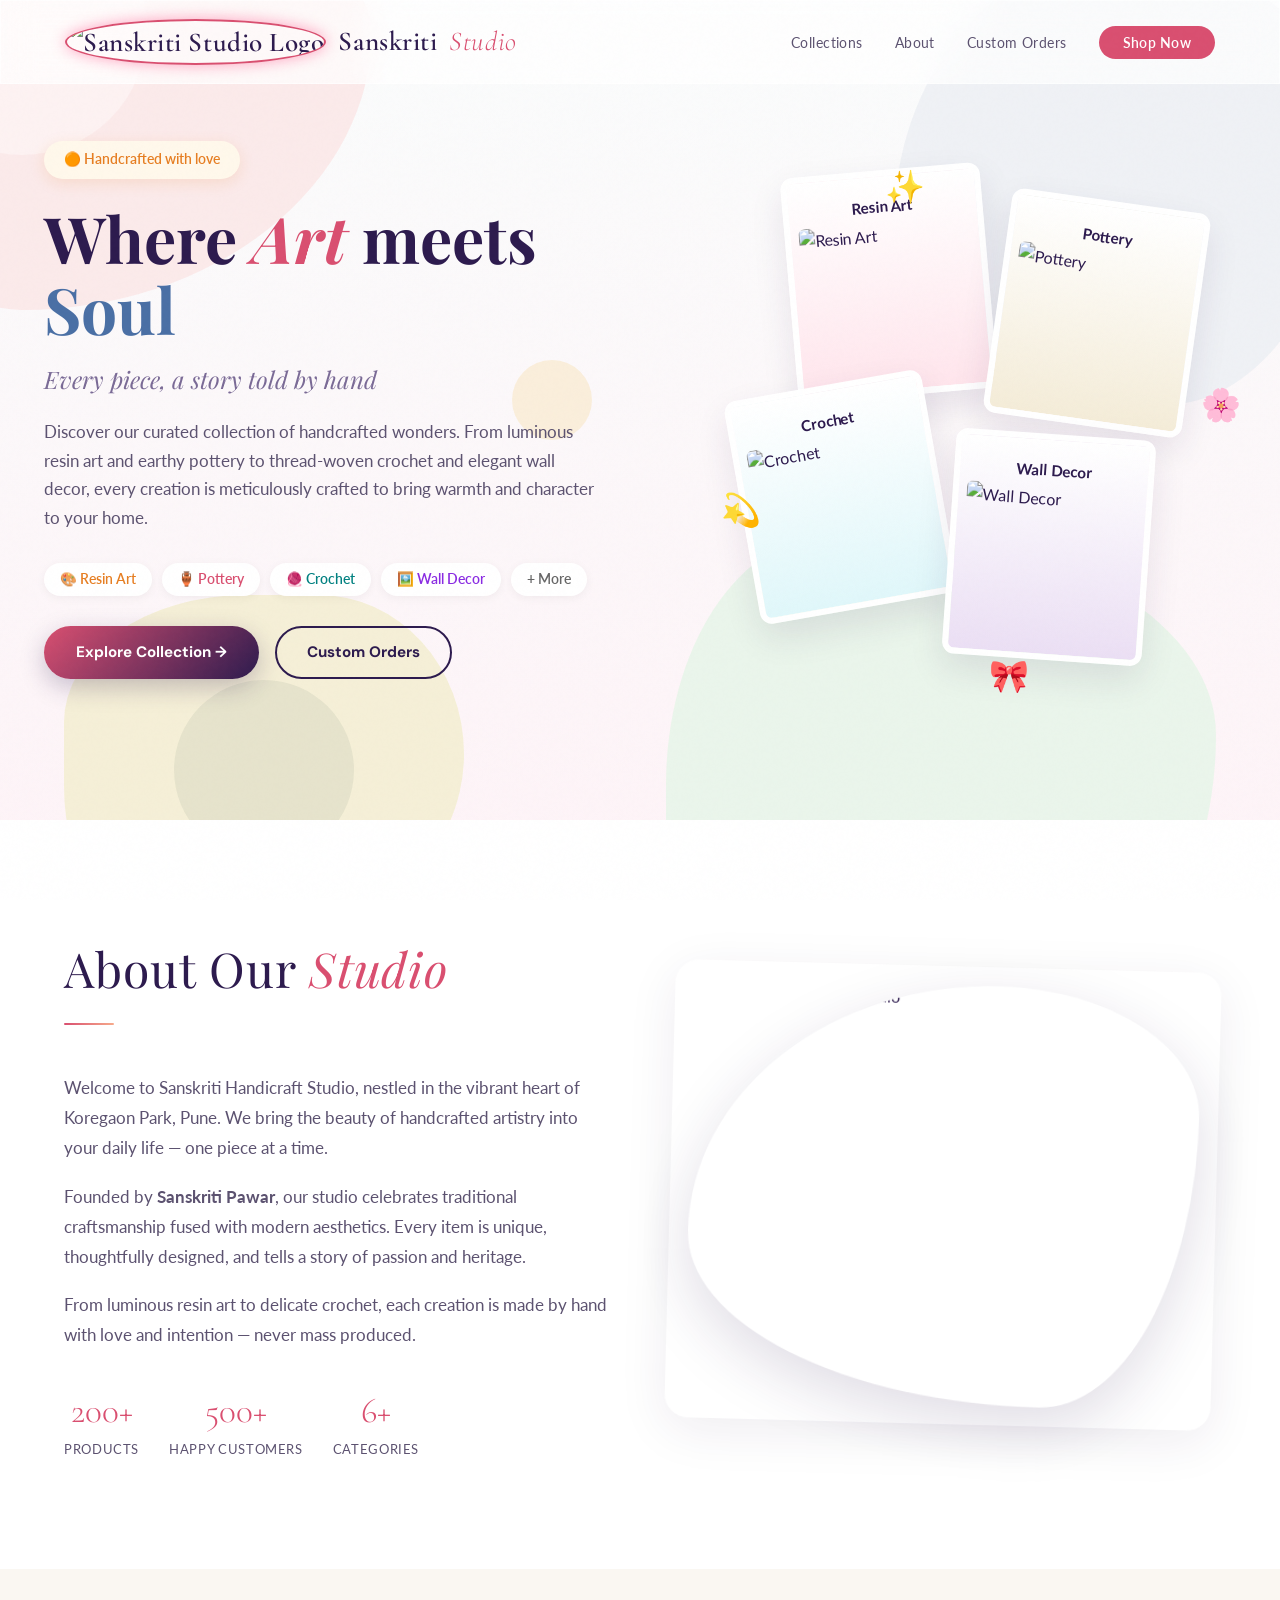
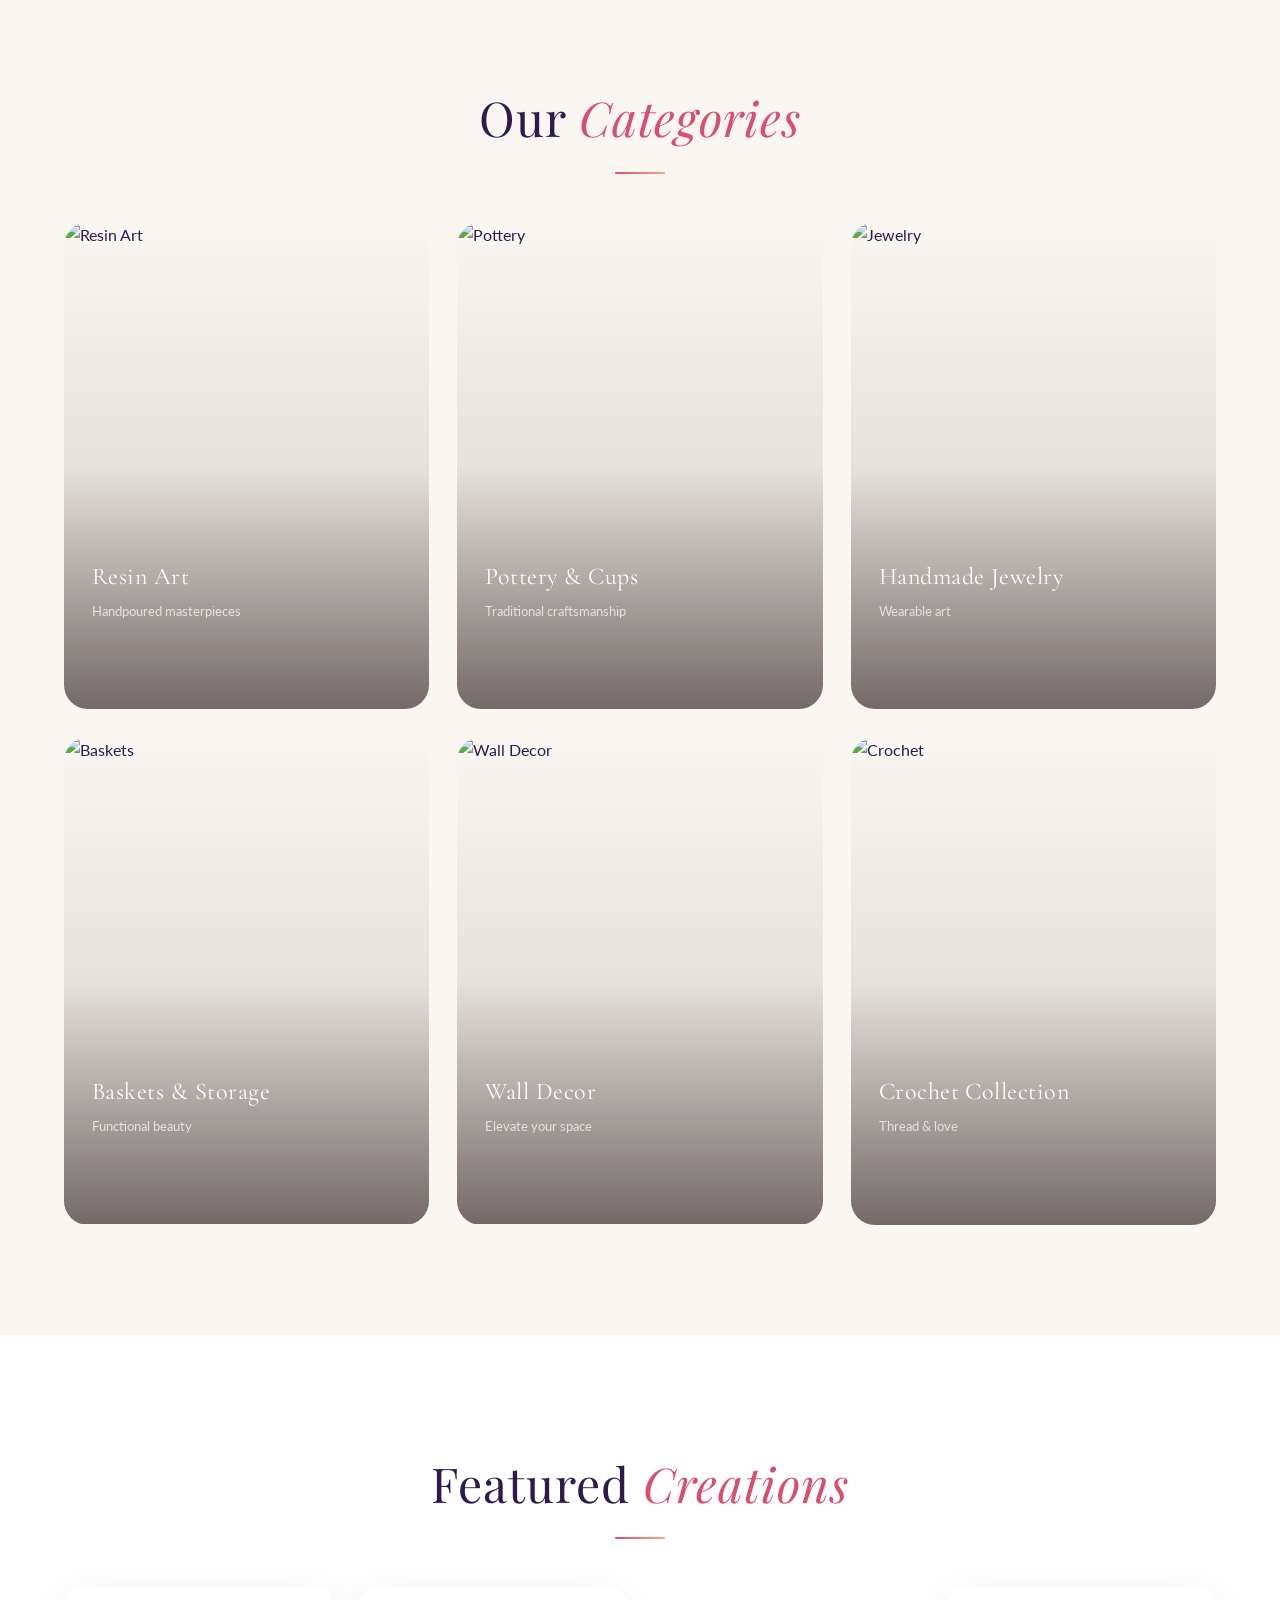
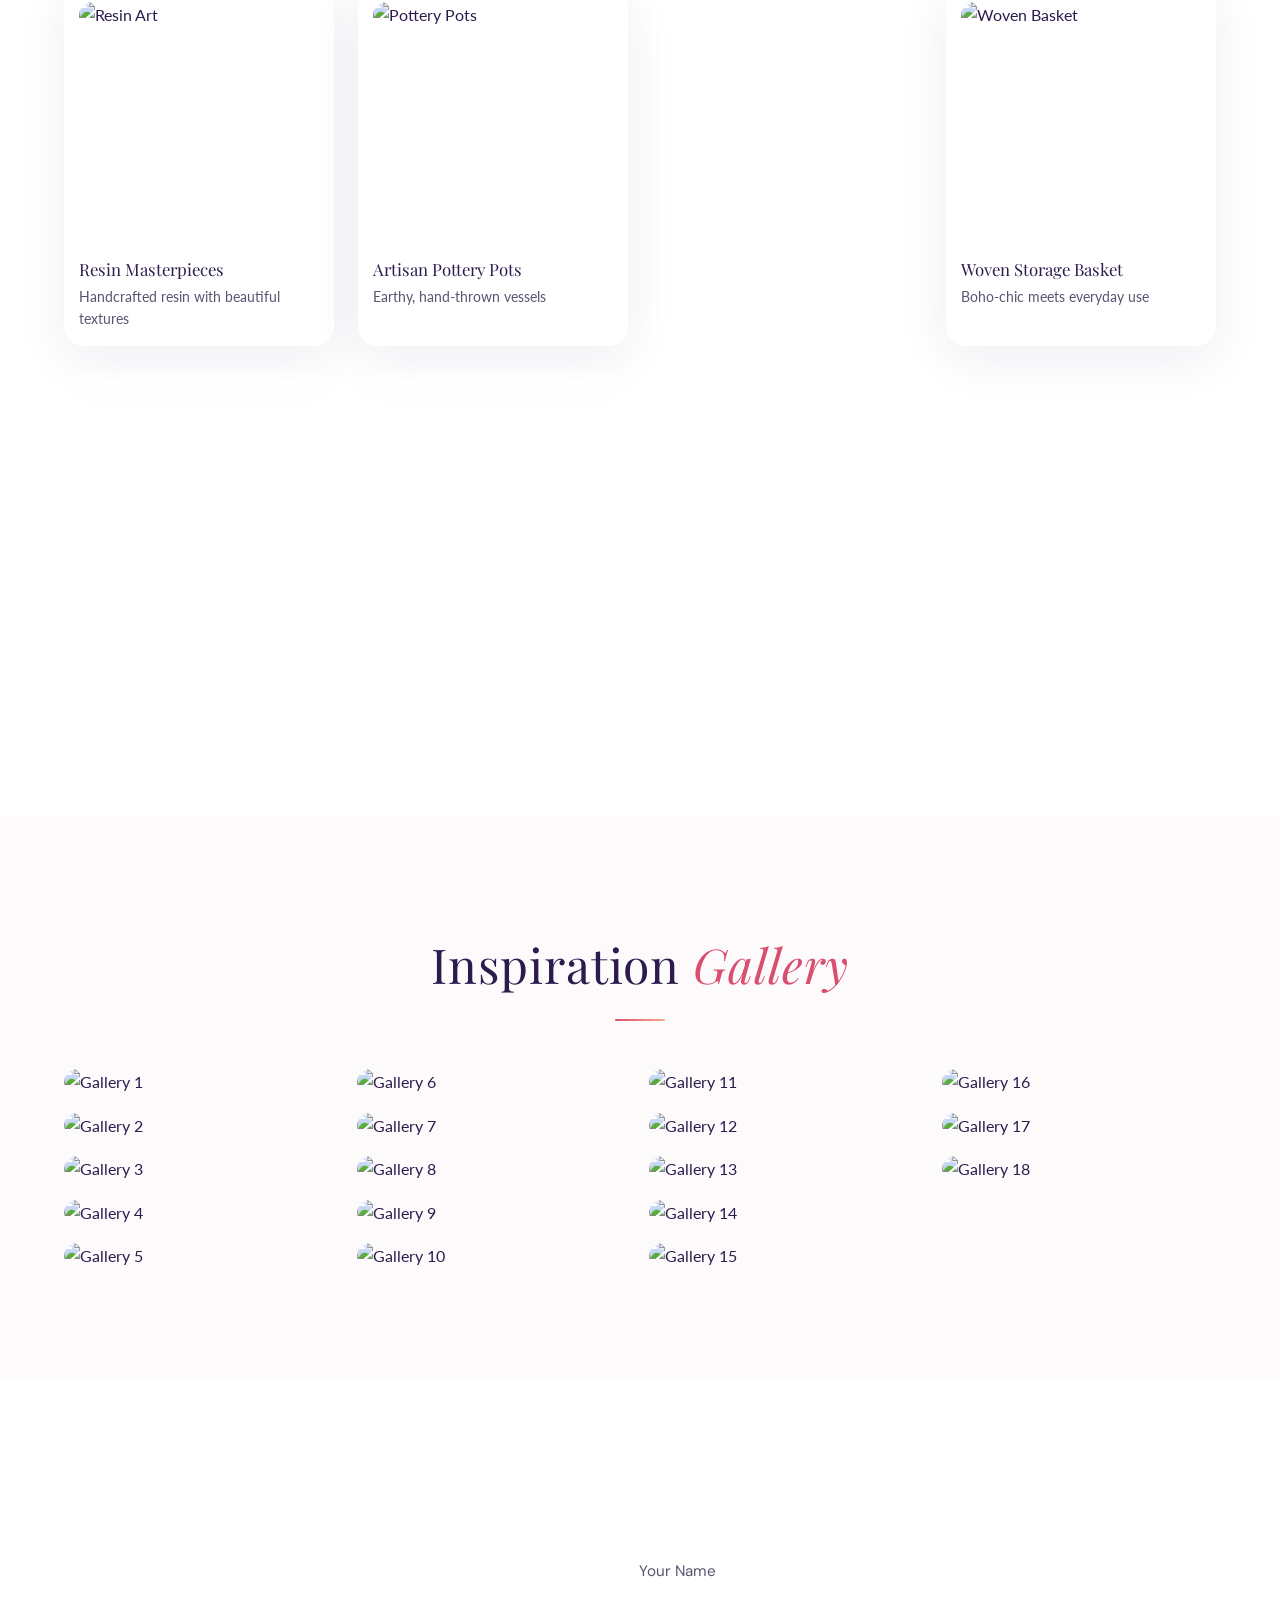
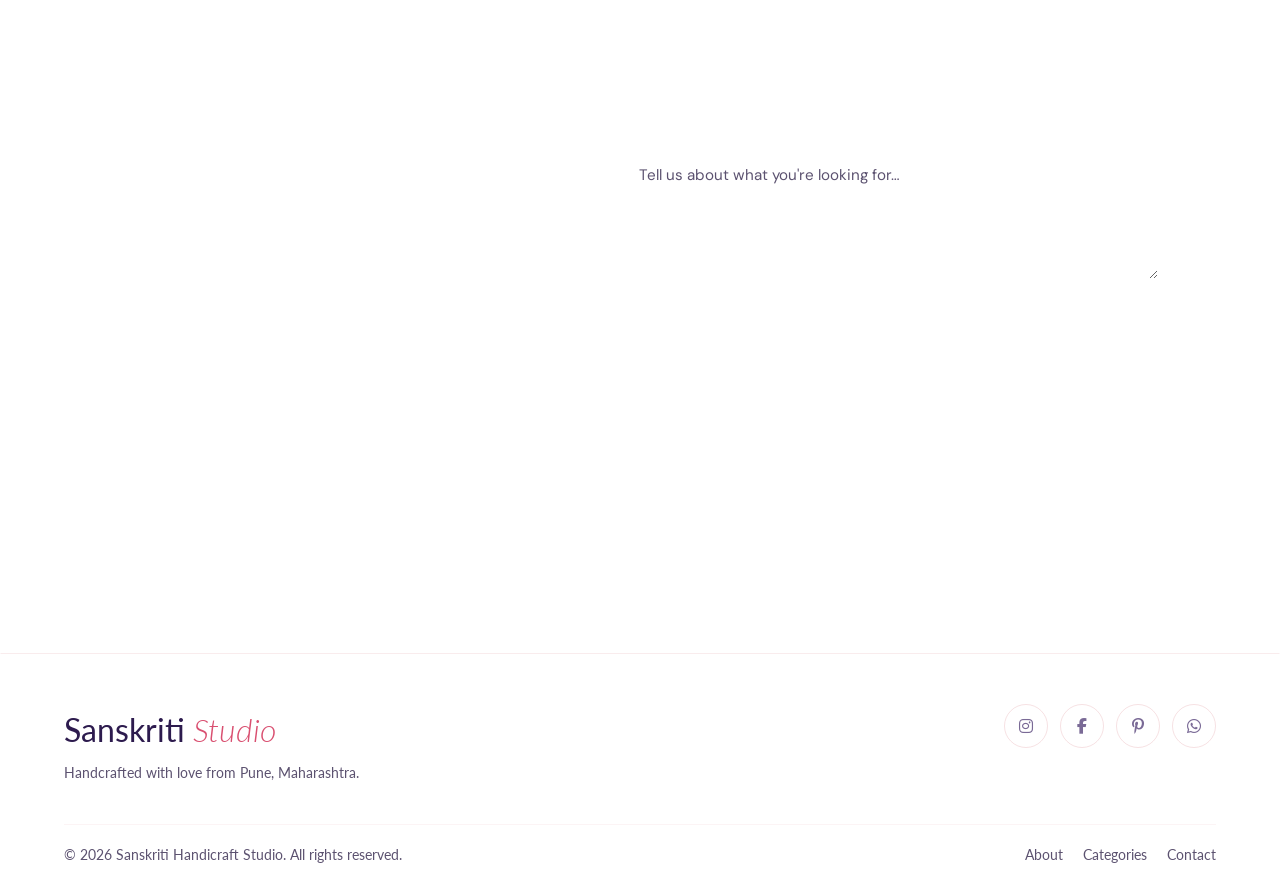
==== commit f3cbec03: "Update index.html changes" ====
--- a/index.html
+++ b/index.html
@@ -101,7 +101,7 @@
           </div>
           <div class="craft-card card-pottery">
             <div class="card-title">Pottery</div>
-            <img src="Images/pb5.jpeg" alt="Pottery">
+            <img src="pb5.jpeg" alt="Pottery">
           </div>
           <div class="craft-card card-crochet">
             <div class="card-title">Crochet</div>
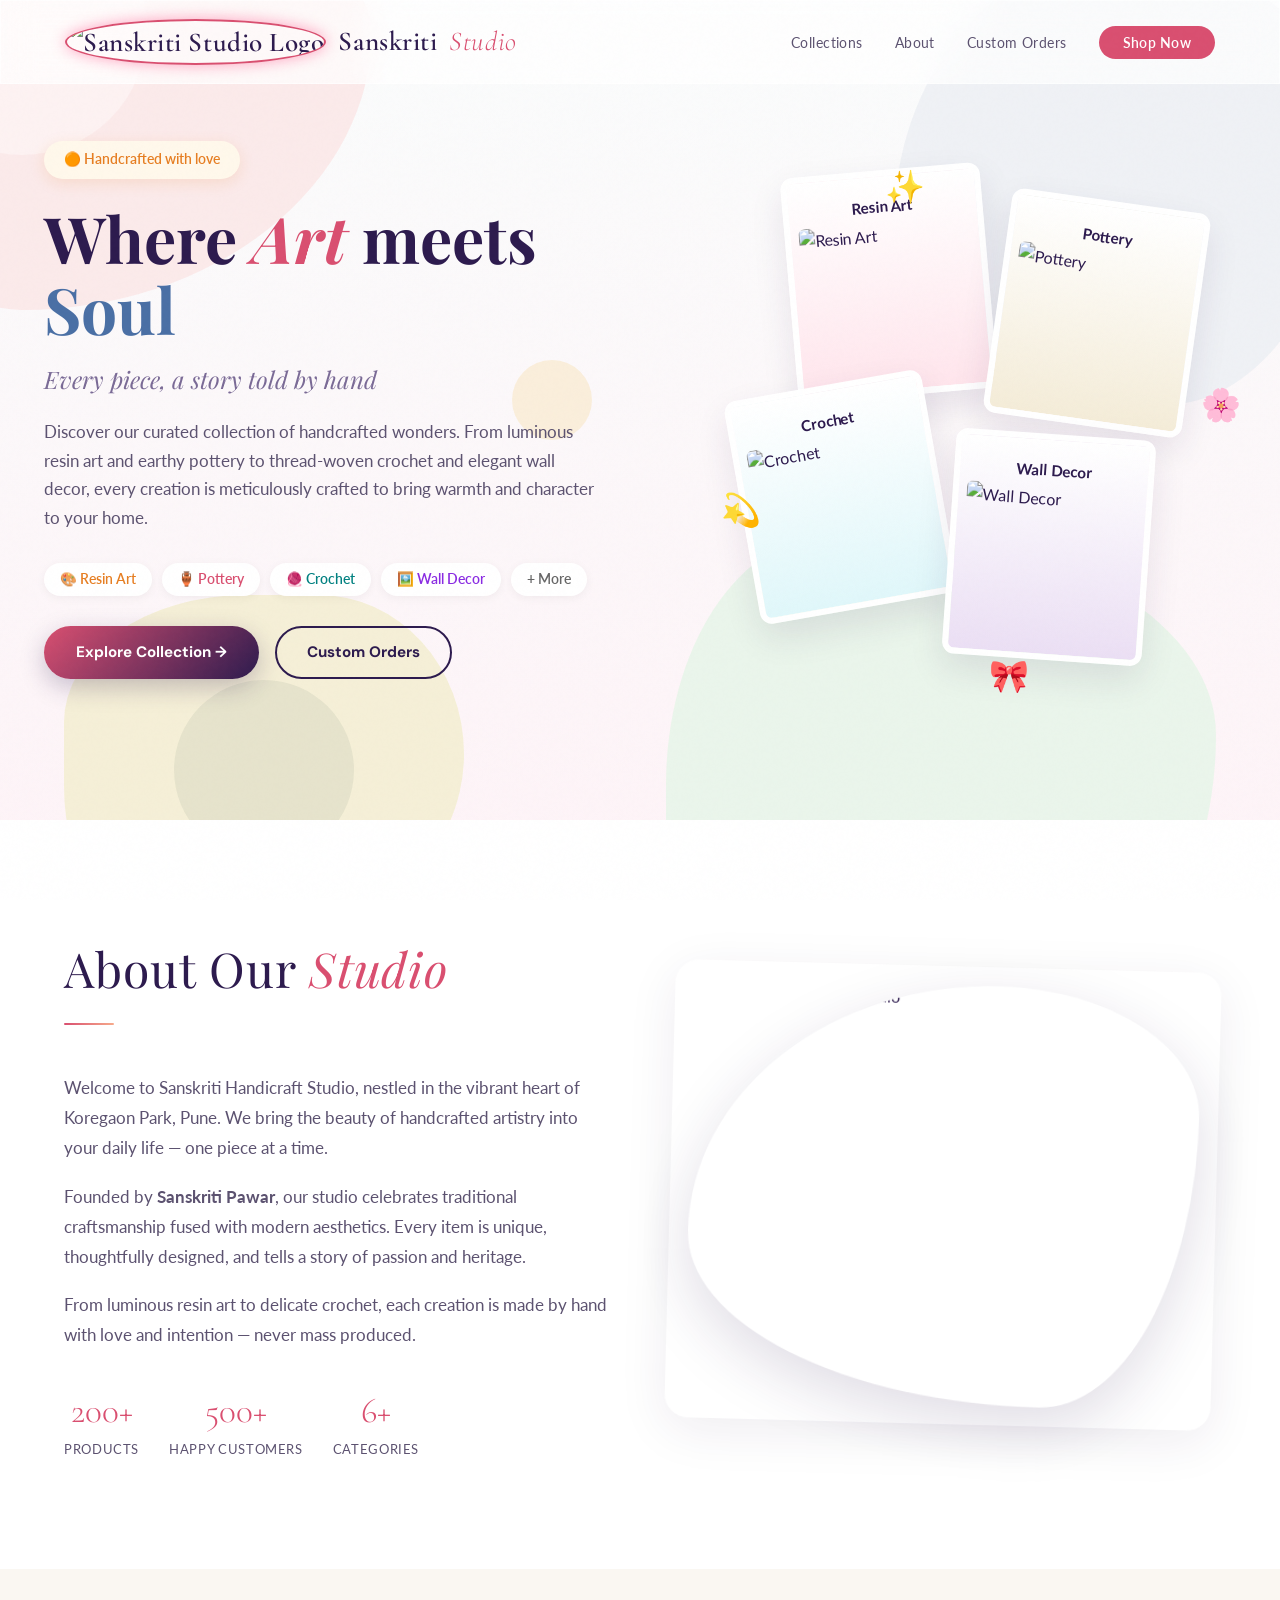
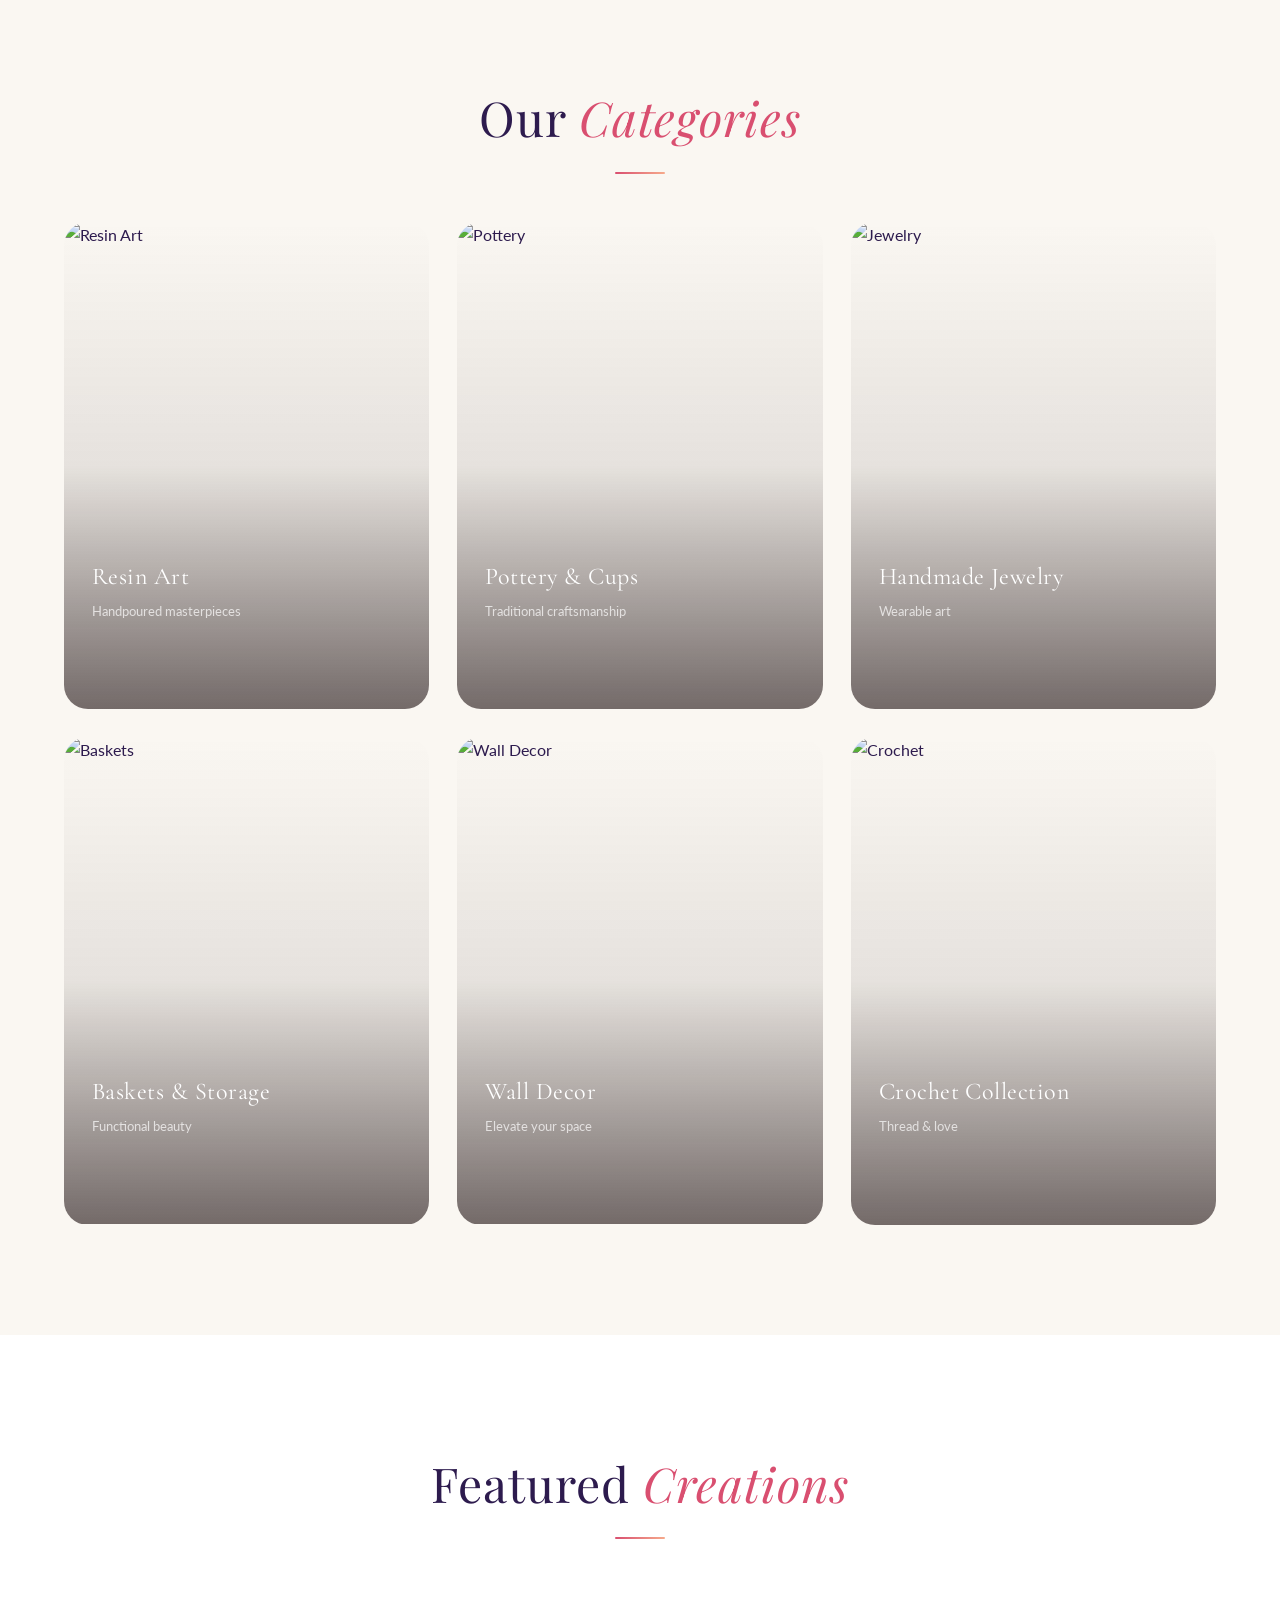
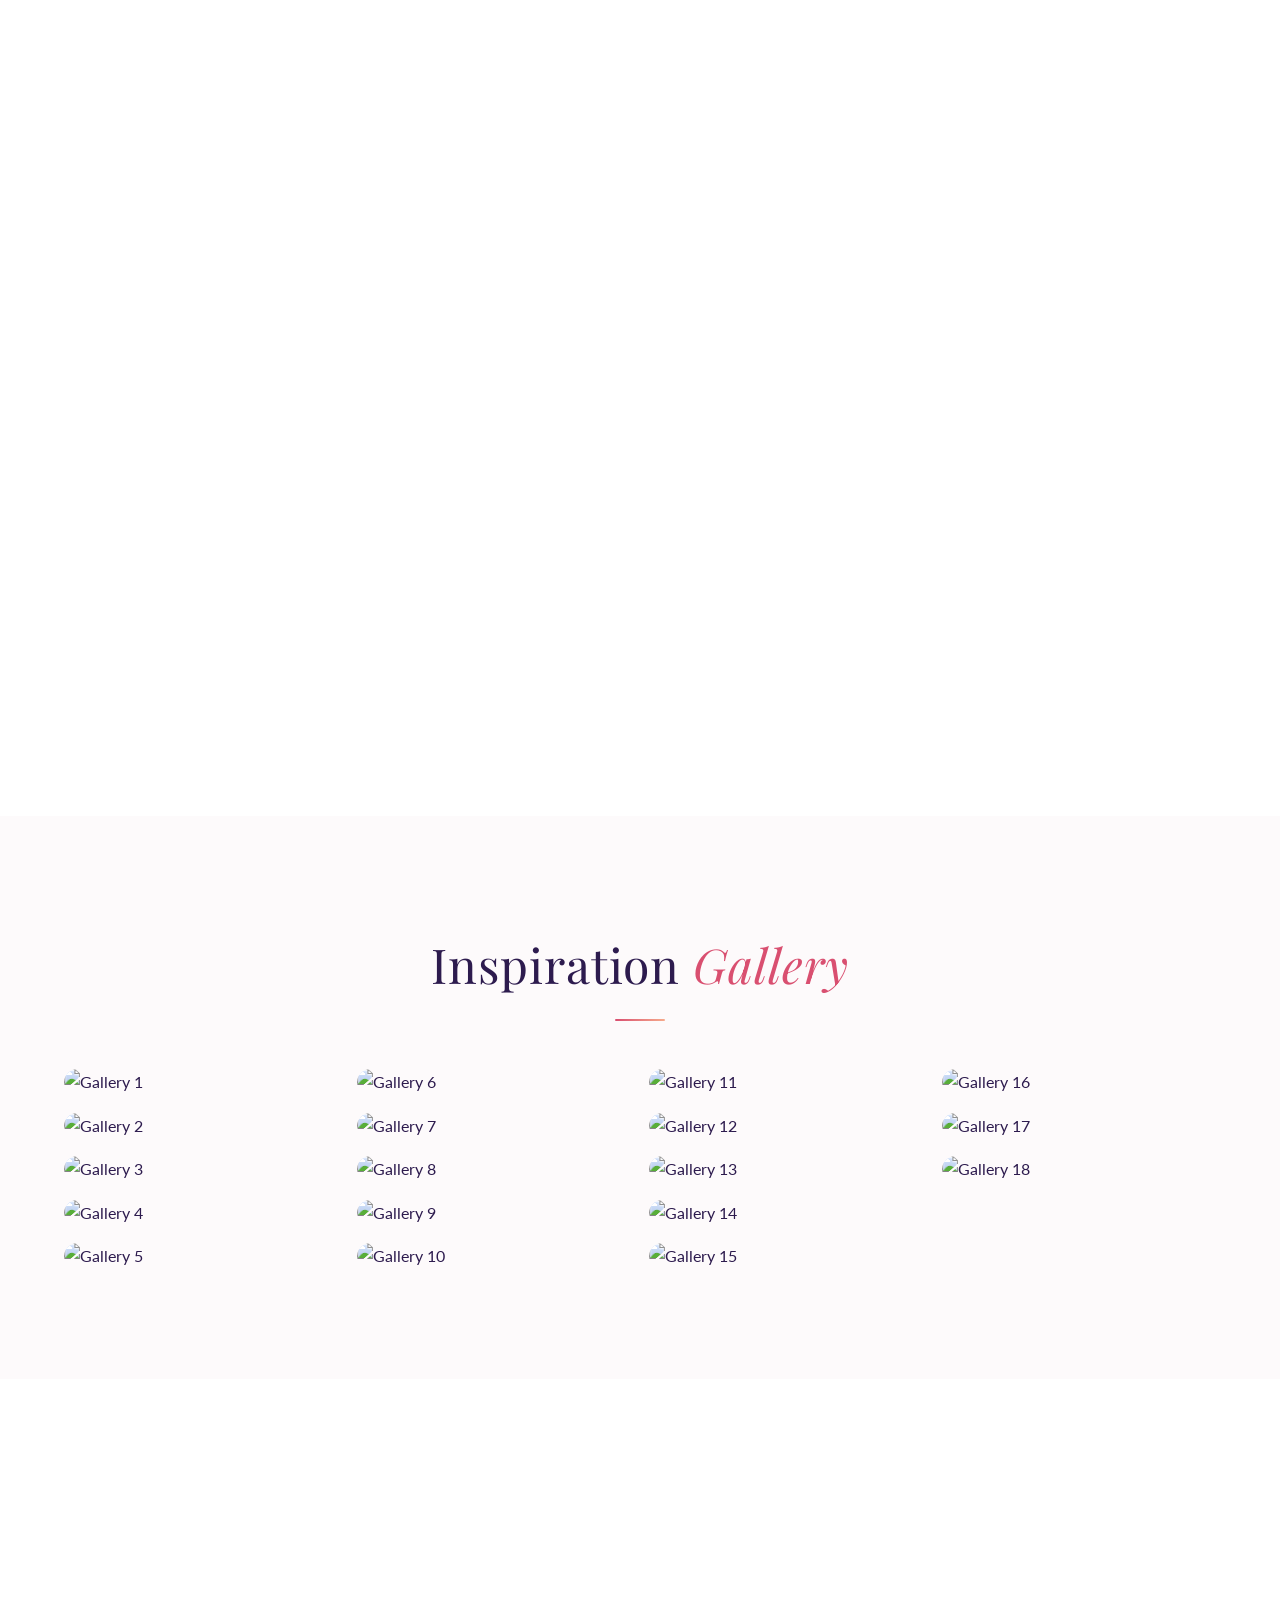
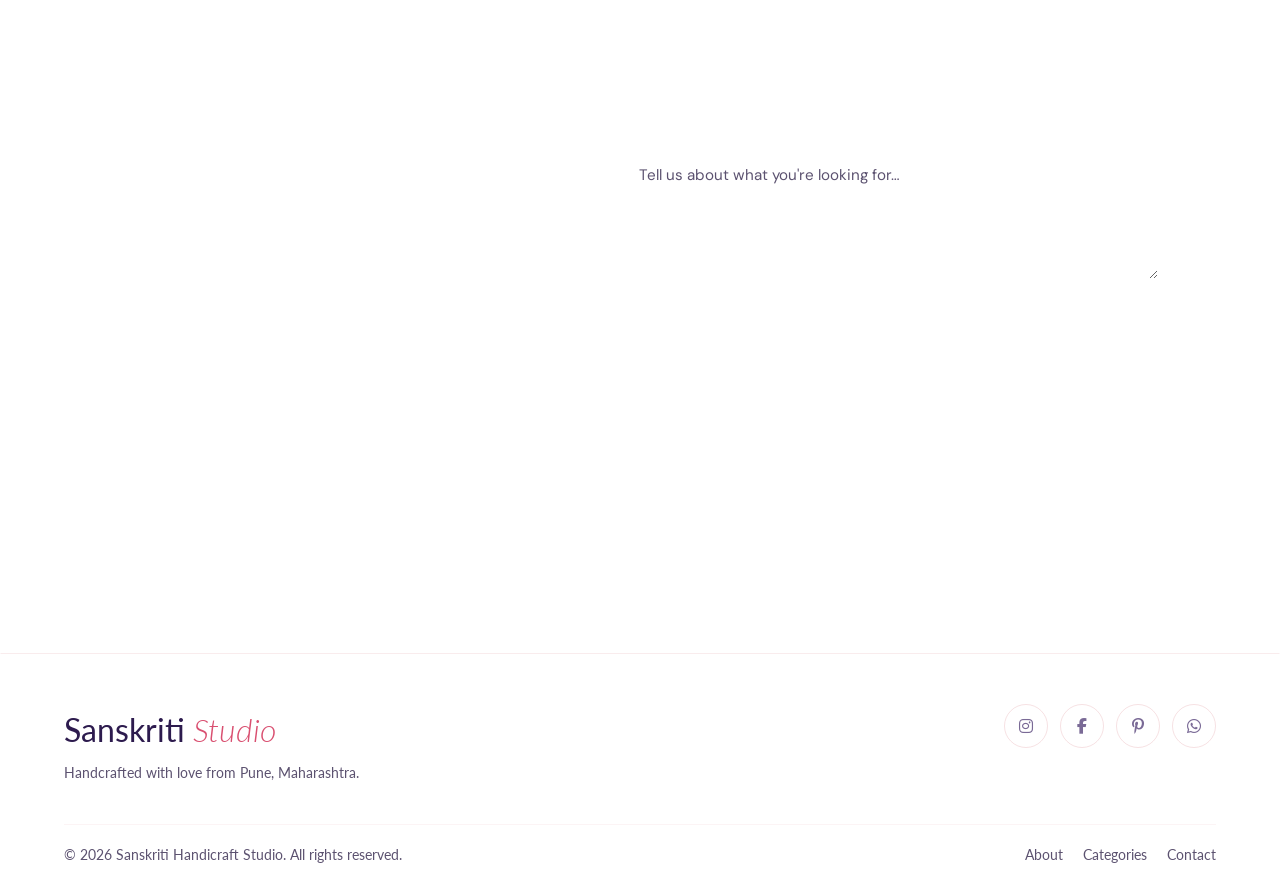
==== commit 01700247: "Update index.html" ====
--- a/index.html
+++ b/index.html
@@ -101,7 +101,7 @@
           </div>
           <div class="craft-card card-pottery">
             <div class="card-title">Pottery</div>
-            <img src="pb5.jpeg" alt="Pottery">
+            <img src="Images/pb5.jpeg" alt="Pottery">
           </div>
           <div class="craft-card card-crochet">
             <div class="card-title">Crochet</div>
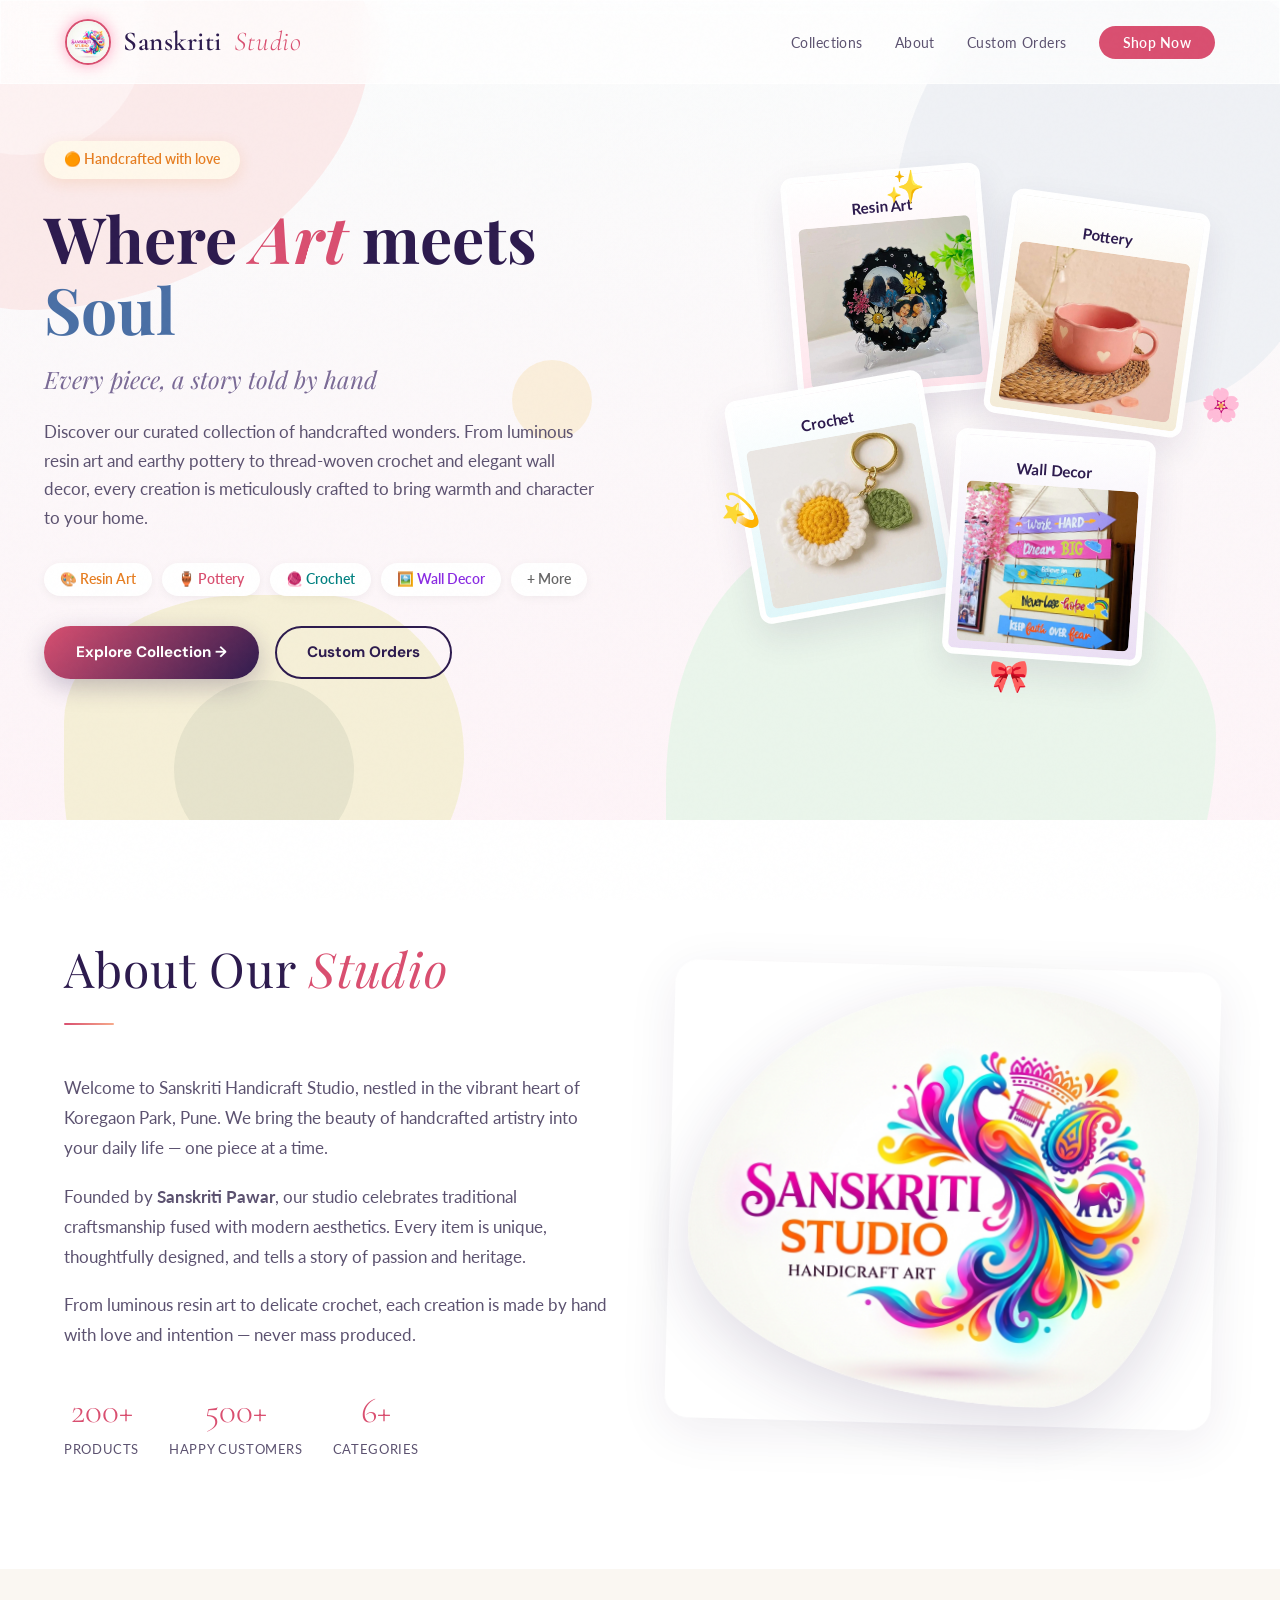
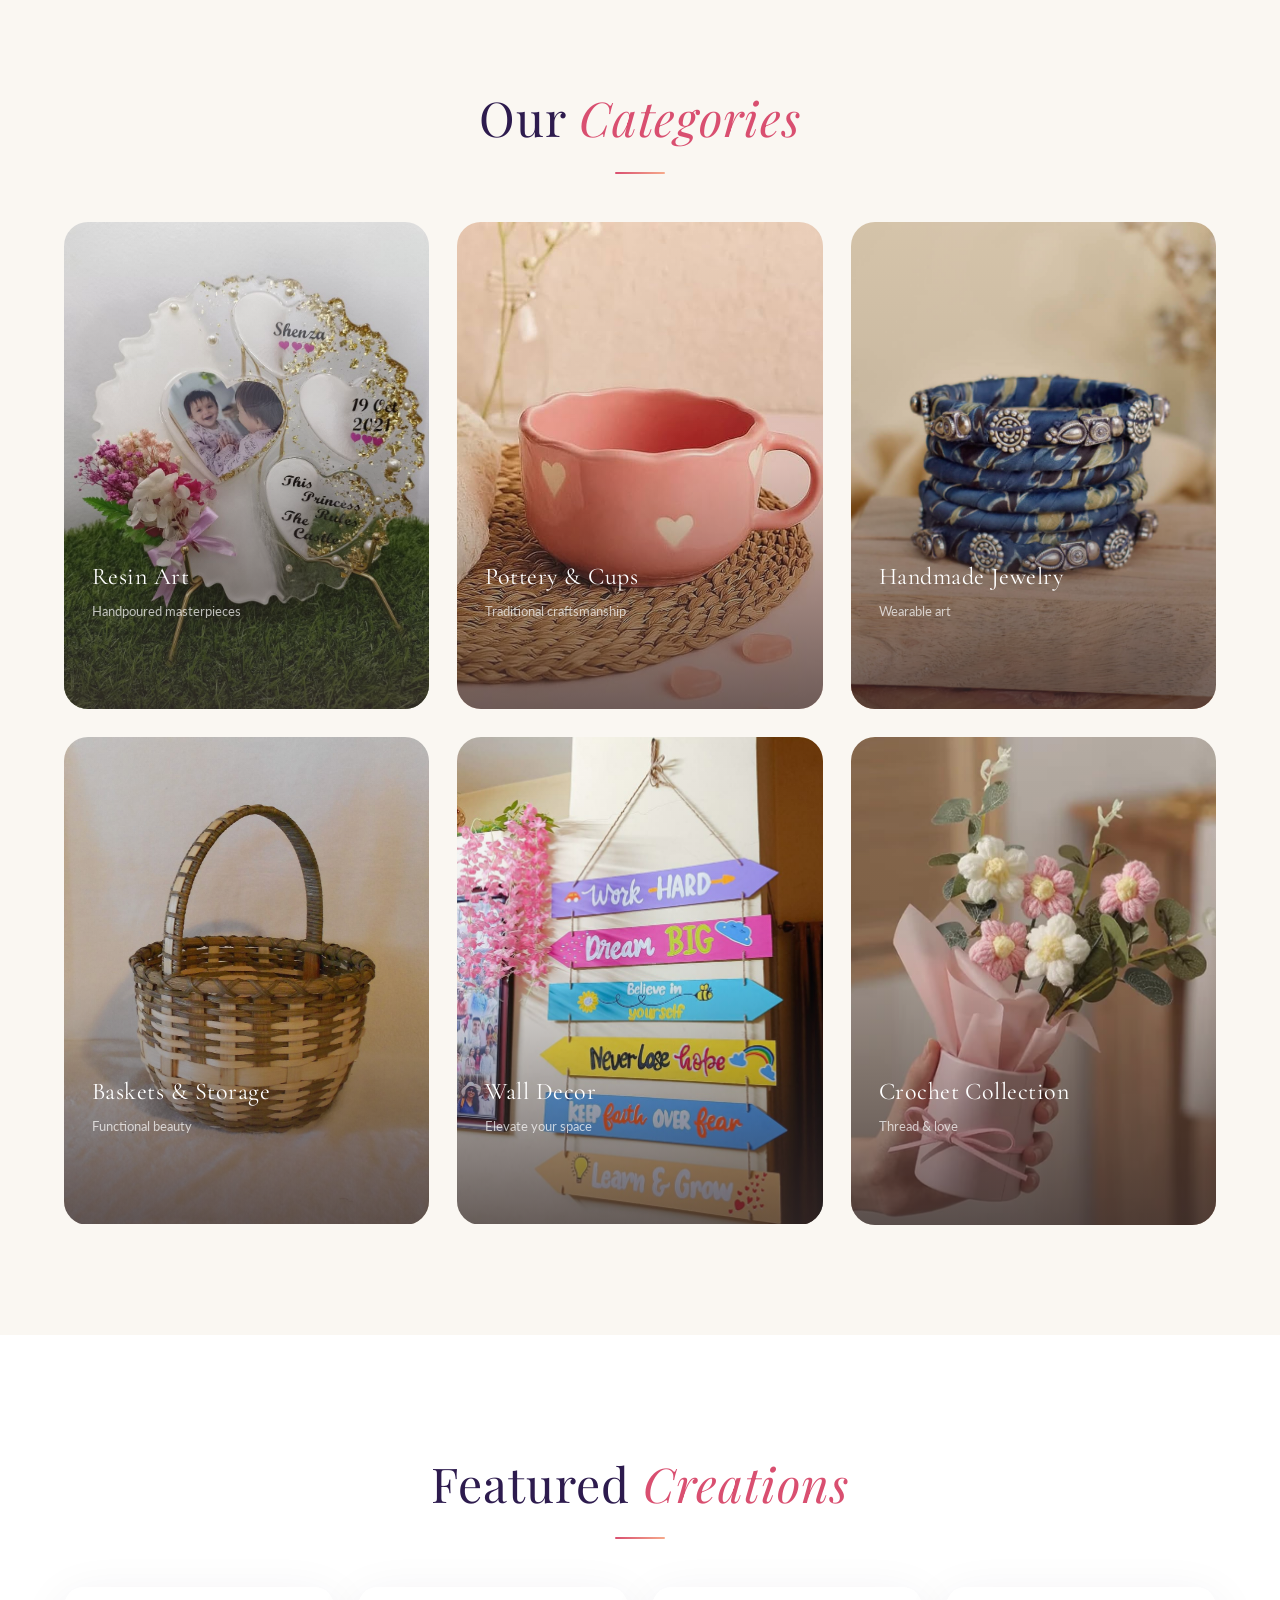
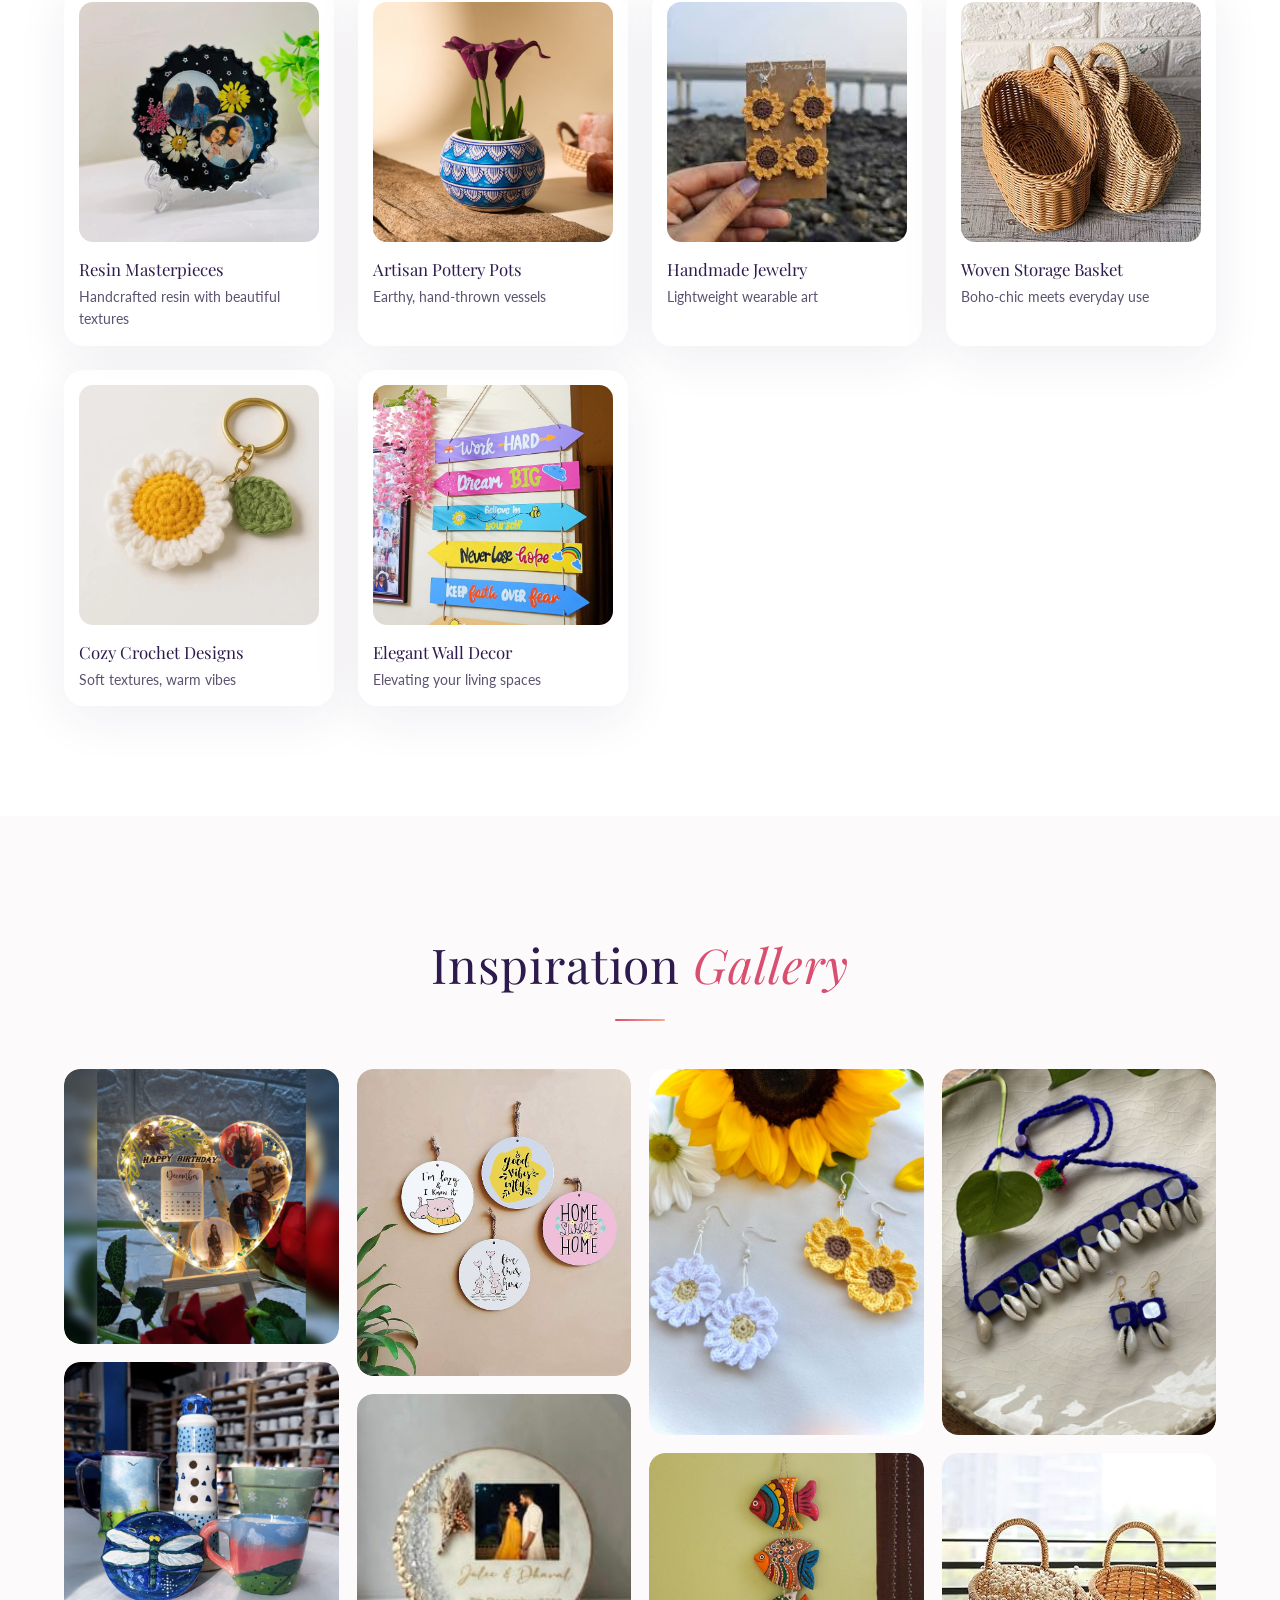
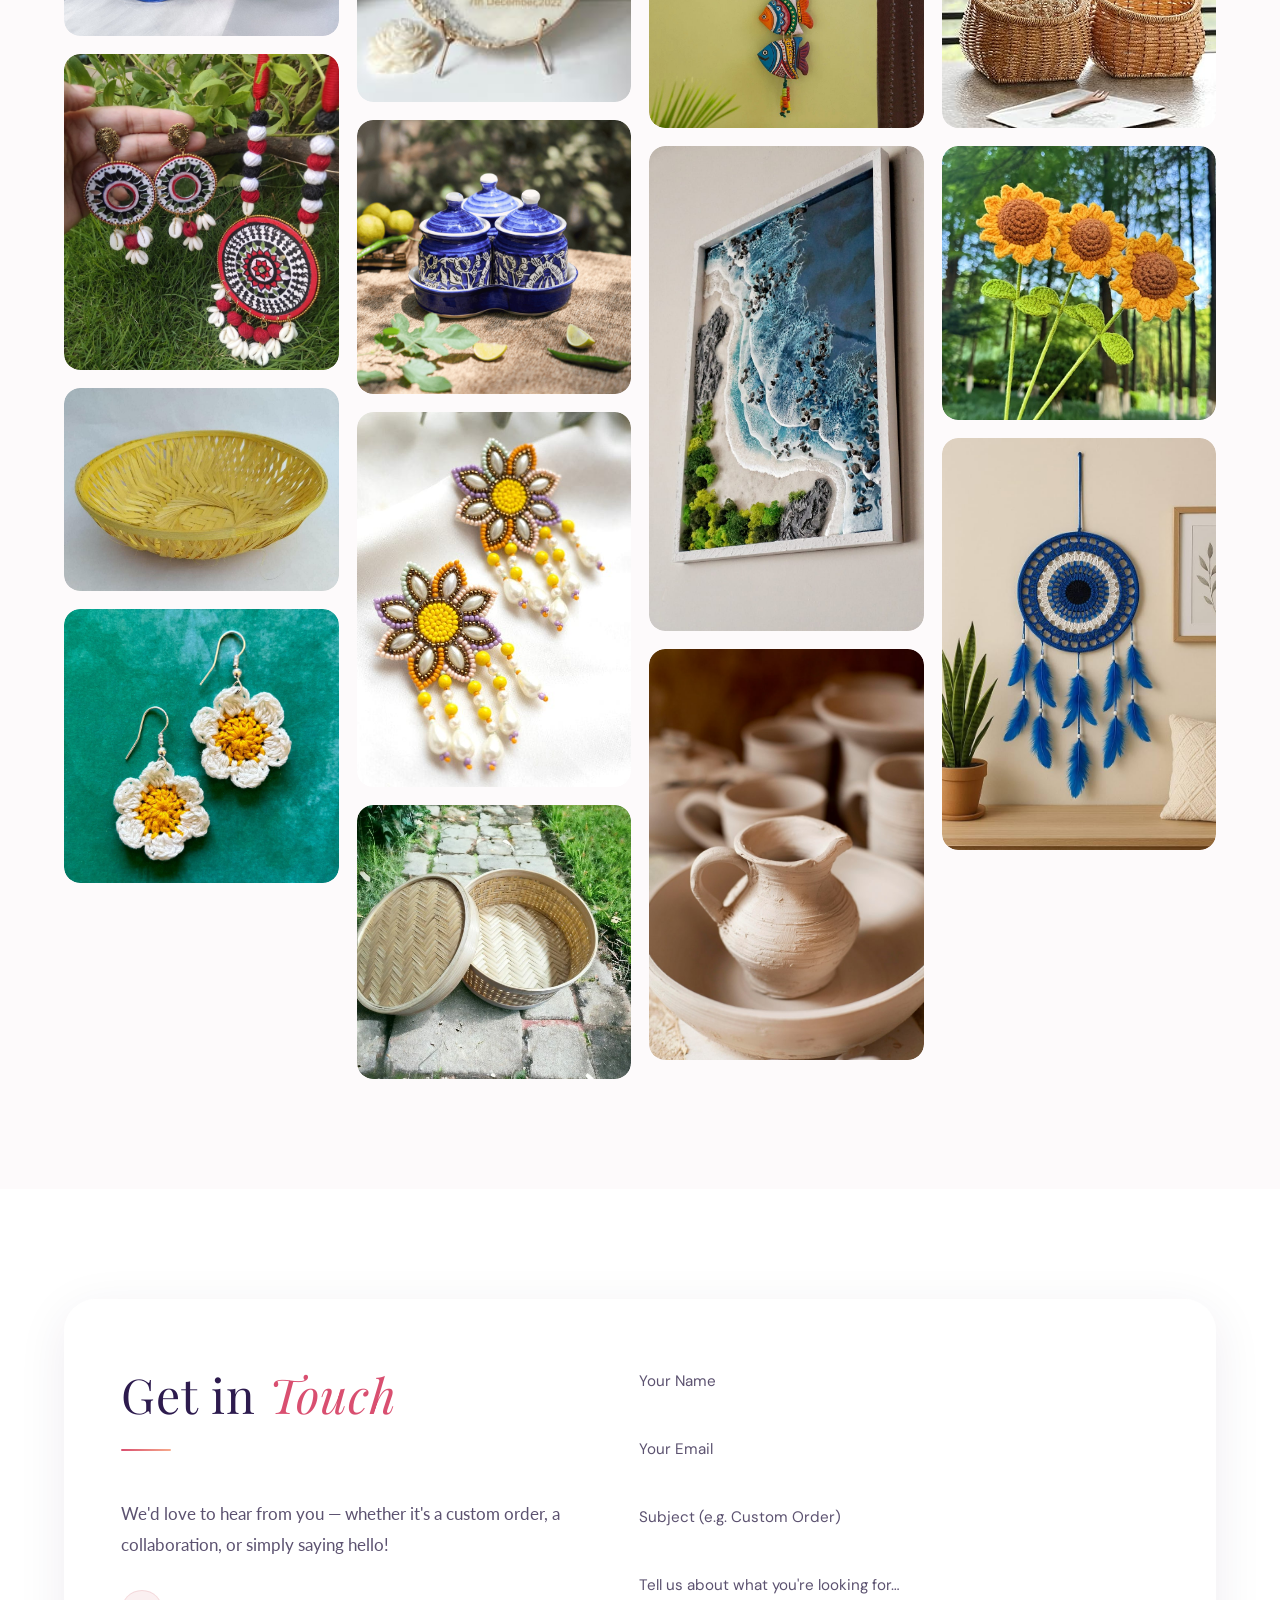
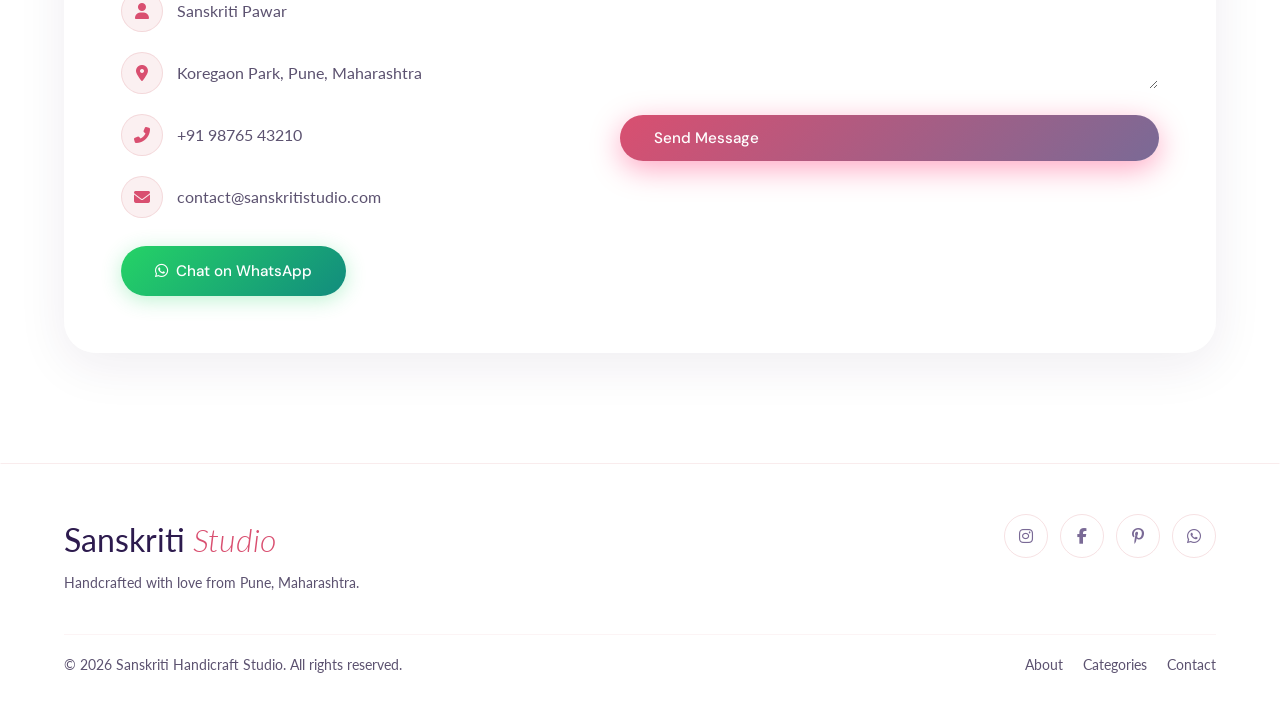
==== commit 5ac68352: "Update index.html" ====
--- a/index.html
+++ b/index.html
@@ -214,7 +214,7 @@
 
         <div class="cat-card" data-aos="fade-up" data-aos-delay="300" onclick="location.href='walldecor.html'">
           <div class="cat-img">
-            <img src="Images/wallHA1.jpeg" alt="Wall Decor">
+            <img src="Images/wallha1.jpeg" alt="Wall Decor">
             <div class="cat-overlay">
               <div class="cat-name">Wall Decor</div>
               <div class="cat-count">Elevate your space</div>
